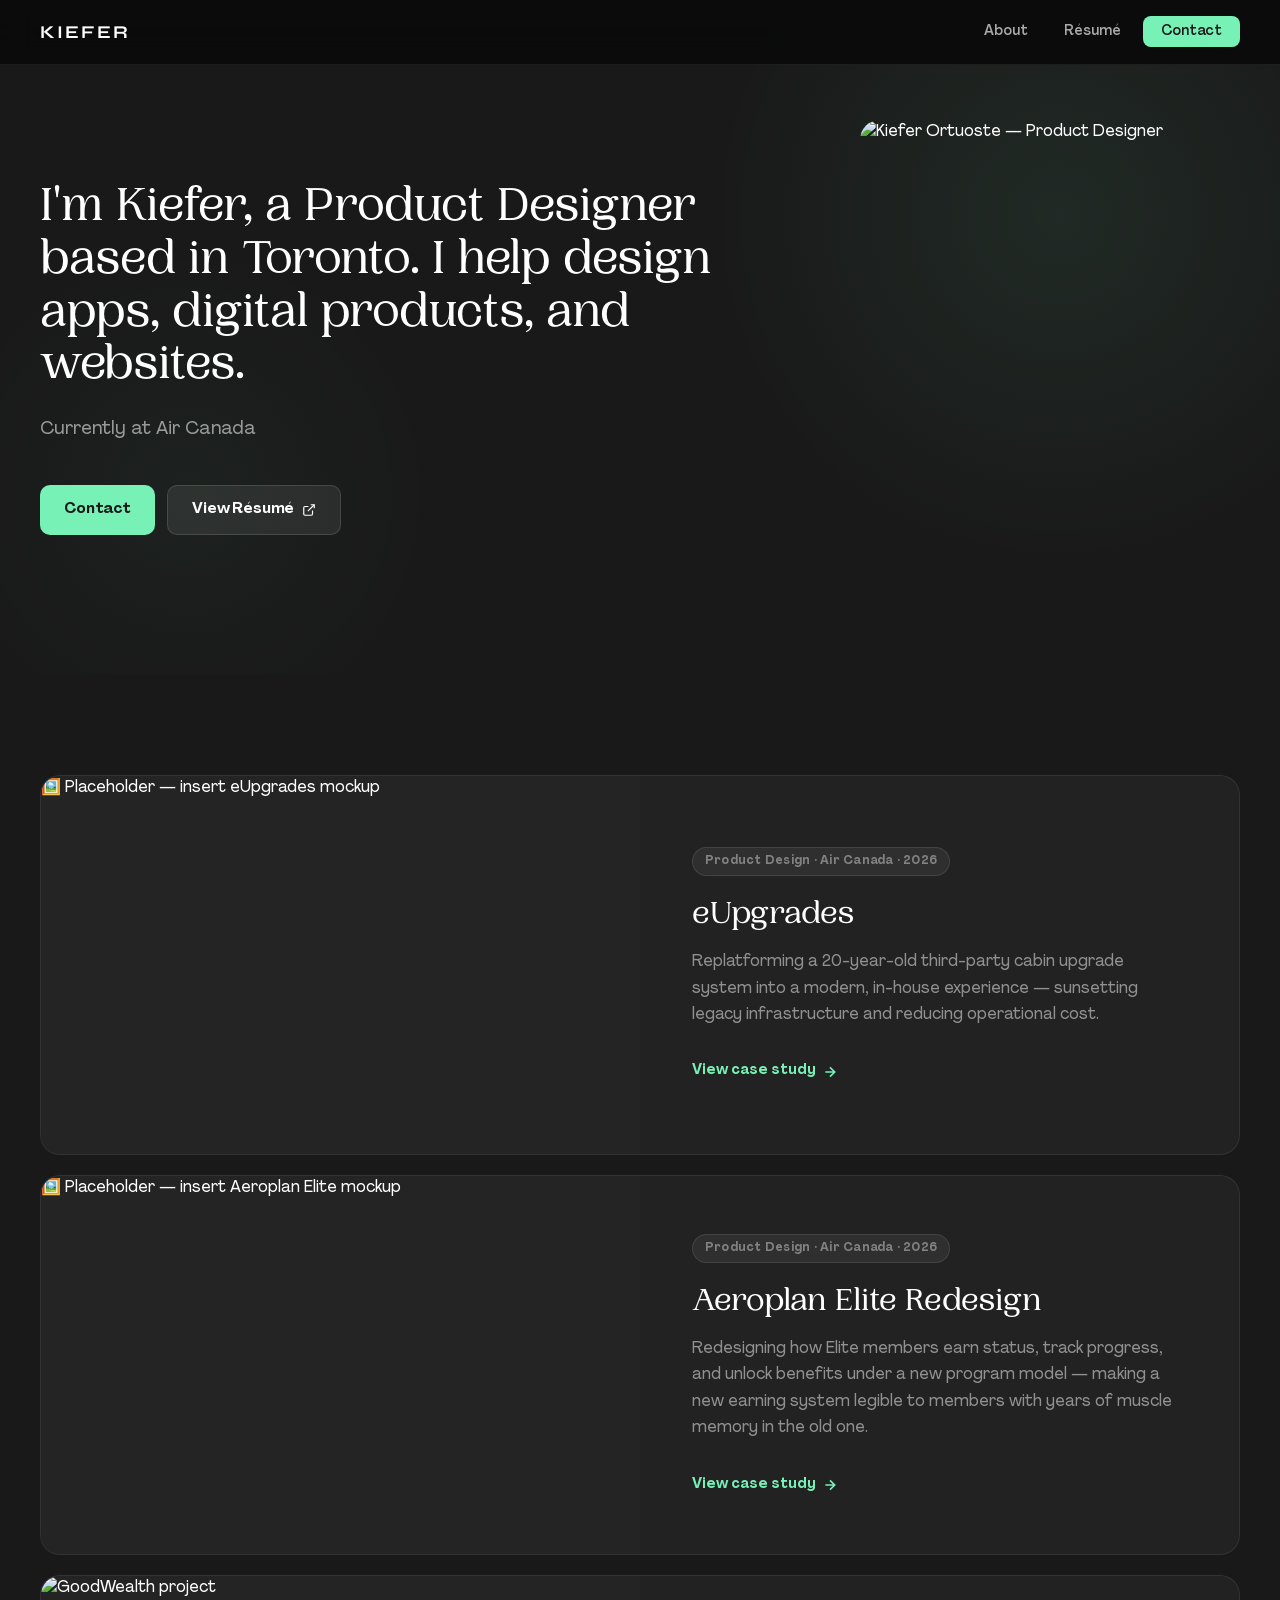
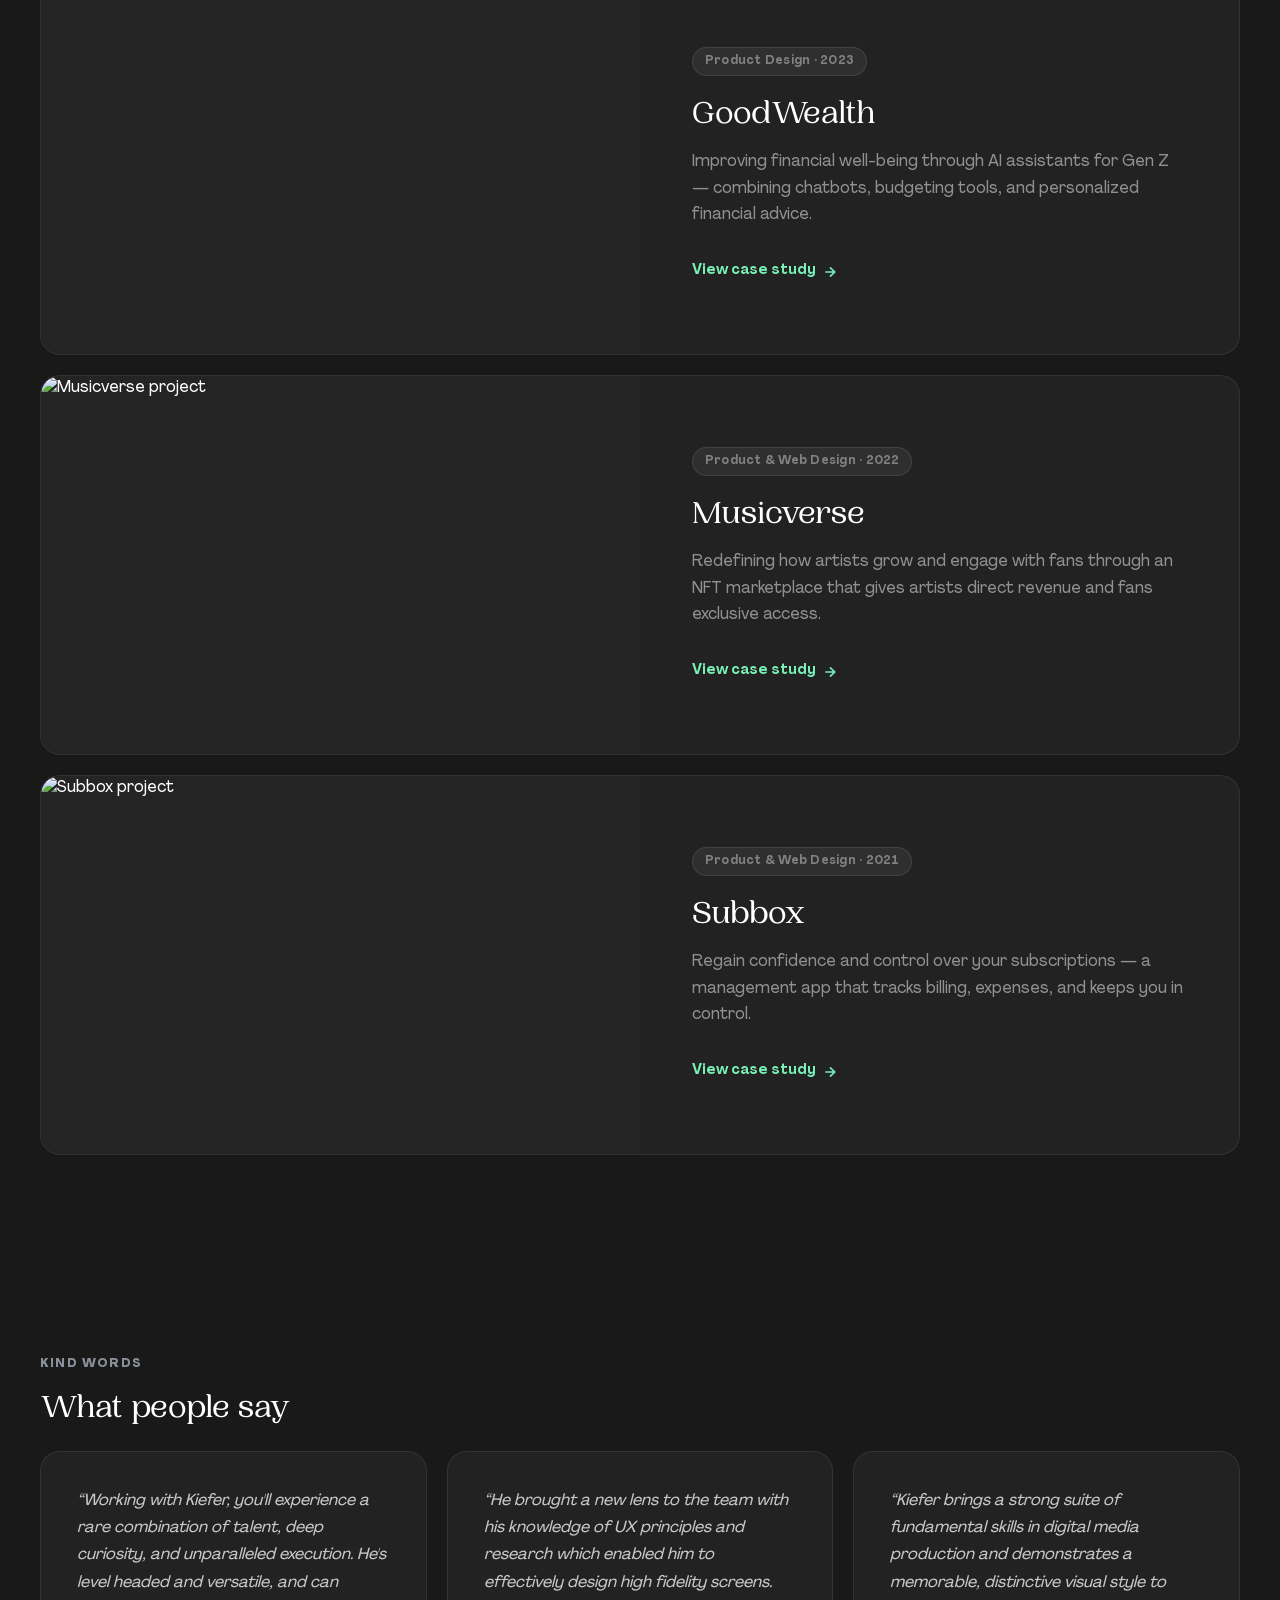
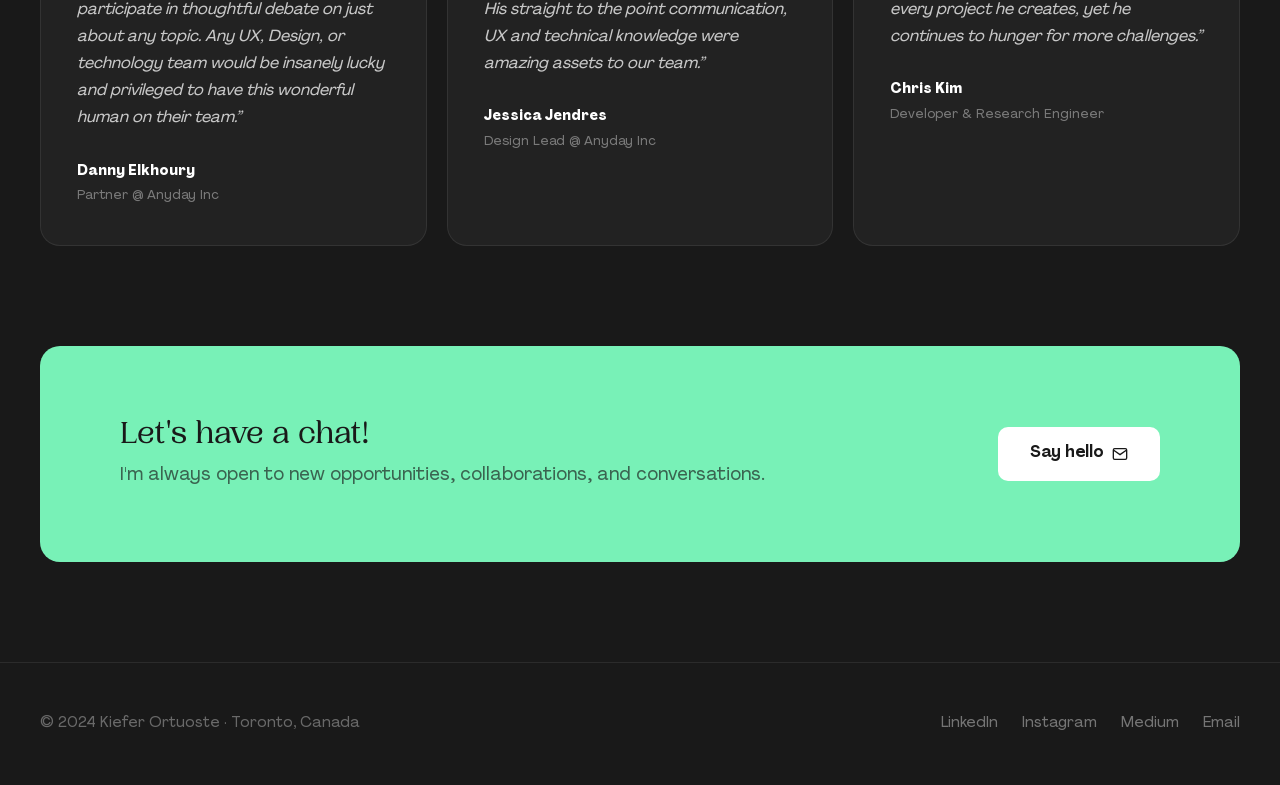
==== index.html @ f7b3f89c "Remove What I Do section; drop Featured Projects heading - Delete skills section entirely (card grid" ====
<!DOCTYPE html>
<html lang="en">
<head>
  <meta charset="UTF-8">
  <meta name="viewport" content="width=device-width, initial-scale=1.0">
  <title>Kiefer Ortuoste — Product Designer</title>
  <meta name="description" content="Hi, I'm Kiefer, a Product Designer & UX Researcher. I help design apps, digital products, and websites.">
  <meta property="og:image" content="https://cdn.prod.website-files.com/600dd981ce22ee2e8f990c9b/652e876e582082213dfc815d_OG%20Portfolio%20Image.jpg">
  <link rel="stylesheet" href="styles.css">
</head>
<body>

<nav>
  <div class="nav-inner">
    <a href="index.html" class="nav-logo">
      
      <span class="nav-logo-text">KIEFER</span>
    </a>
    <ul class="nav-links">
      <li><a href="about.html">About</a></li>
      <li><a href="assets/Kiefer_Ortuoste_Resume.pdf" target="_blank">Résumé</a></li>
      <li><a href="mailto:kv.ortuoste@gmail.com" class="nav-cta">Contact</a></li>
    </ul>
  </div>
</nav>

<nav class="bottom-nav">
  <a href="about.html">About</a>
  <a href="assets/Kiefer_Ortuoste_Resume.pdf" target="_blank">Résumé</a>
  <a href="mailto:kv.ortuoste@gmail.com">Contact</a>
</nav>

<!-- HERO -->
<section class="hero">
  <div class="hero-inner">
    <div class="hero-text">
      <h1>I'm Kiefer, a Product Designer based in Toronto. I help design apps, digital products, and websites.</h1>
      <p class="hero-sub">Currently at Air Canada</p>
      <div class="hero-actions">
        <a href="mailto:kv.ortuoste@gmail.com" class="btn btn-accent">
          Contact
        </a>
        <a href="assets/Kiefer_Ortuoste_Resume.pdf" target="_blank" class="btn btn-secondary">
          View Résumé
          <svg width="14" height="14" viewBox="0 0 24 24" fill="none" stroke="currentColor" stroke-width="2"><path d="M18 13v6a2 2 0 01-2 2H5a2 2 0 01-2-2V8a2 2 0 012-2h6"/><polyline points="15 3 21 3 21 9"/><line x1="10" y1="14" x2="21" y2="3"/></svg>
        </a>
      </div>
    </div>
    <div class="hero-photo">
      <div class="hero-photo-wrap">
        <img src="https://cdn.prod.website-files.com/600dd981ce22ee2e8f990c9b/65257748444069328eced93e_DSCF7757.webp" alt="Kiefer Ortuoste — Product Designer">
      </div>
    </div>
  </div>
</section>

<!-- PROJECTS -->
<section class="section projects-section">
  <div class="section-inner">
    <div class="projects-grid">

      <a href="projects/eupgrades.html" class="project-card">
        <div class="project-info">
          <span class="project-tag">Product Design · Air Canada · 2026</span>
          <h3>eUpgrades</h3>
          <p>Replatforming a 20-year-old third-party cabin upgrade system into a modern, in-house experience — sunsetting legacy infrastructure and reducing operational cost.</p>
          <span class="project-link">
            View case study
            <svg width="16" height="16" viewBox="0 0 24 24" fill="none" stroke="currentColor" stroke-width="2.5"><path d="M5 12h14M12 5l7 7-7 7"/></svg>
          </span>
        </div>
        <div class="project-image">
          <div class="img-placeholder" style="width:100%;height:100%;">
            <span class="img-placeholder-icon">🖼️</span>
            Placeholder — insert eUpgrades mockup
          </div>
        </div>
      </a>

      <a href="projects/aeroplan-elite.html" class="project-card">
        <div class="project-image">
          <div class="img-placeholder" style="width:100%;height:100%;">
            <span class="img-placeholder-icon">🖼️</span>
            Placeholder — insert Aeroplan Elite mockup
          </div>
        </div>
        <div class="project-info">
          <span class="project-tag">Product Design · Air Canada · 2026</span>
          <h3>Aeroplan Elite Redesign</h3>
          <p>Redesigning how Elite members earn status, track progress, and unlock benefits under a new program model — making a new earning system legible to members with years of muscle memory in the old one.</p>
          <span class="project-link">
            View case study
            <svg width="16" height="16" viewBox="0 0 24 24" fill="none" stroke="currentColor" stroke-width="2.5"><path d="M5 12h14M12 5l7 7-7 7"/></svg>
          </span>
        </div>
      </a>

      <a href="projects/goodwealth.html" class="project-card">
        <div class="project-info">
          <span class="project-tag">Product Design · 2023</span>
          <h3>GoodWealth</h3>
          <p>Improving financial well-being through AI assistants for Gen Z — combining chatbots, budgeting tools, and personalized financial advice.</p>
          <span class="project-link">
            View case study
            <svg width="16" height="16" viewBox="0 0 24 24" fill="none" stroke="currentColor" stroke-width="2.5"><path d="M5 12h14M12 5l7 7-7 7"/></svg>
          </span>
        </div>
        <div class="project-image">
          <img src="https://cdn.prod.website-files.com/600dd981ce22ee2e8f990c9b/651c76477360979b6915b875_GoodWealth%20Main%20Image.webp" alt="GoodWealth project">
        </div>
      </a>

      <a href="projects/musicverse.html" class="project-card">
        <div class="project-info">
          <span class="project-tag">Product & Web Design · 2022</span>
          <h3>Musicverse</h3>
          <p>Redefining how artists grow and engage with fans through an NFT marketplace that gives artists direct revenue and fans exclusive access.</p>
          <span class="project-link">
            View case study
            <svg width="16" height="16" viewBox="0 0 24 24" fill="none" stroke="currentColor" stroke-width="2.5"><path d="M5 12h14M12 5l7 7-7 7"/></svg>
          </span>
        </div>
        <div class="project-image">
          <img src="https://cdn.prod.website-files.com/600dd981ce22ee2e8f990c9b/6529a6340cb2a8e1a61e293d_Musicverse%20Main%20Image.webp" alt="Musicverse project">
        </div>
      </a>

      <a href="projects/subbox.html" class="project-card">
        <div class="project-info">
          <span class="project-tag">Product & Web Design · 2021</span>
          <h3>Subbox</h3>
          <p>Regain confidence and control over your subscriptions — a management app that tracks billing, expenses, and keeps you in control.</p>
          <span class="project-link">
            View case study
            <svg width="16" height="16" viewBox="0 0 24 24" fill="none" stroke="currentColor" stroke-width="2.5"><path d="M5 12h14M12 5l7 7-7 7"/></svg>
          </span>
        </div>
        <div class="project-image">
          <img src="https://cdn.prod.website-files.com/600dd981ce22ee2e8f990c9b/629d0f76ab109bce1780bac8_holding-phone-subbox.webp" alt="Subbox project">
        </div>
      </a>

    </div>
  </div>
</section>

<!-- TESTIMONIALS -->
<section class="section testimonials-section">
  <div class="section-inner">
    <div class="section-label" style="color:var(--mid)">Kind words</div>
    <h2 class="section-title">What people say</h2>
    <div class="testimonials-grid">

      <div class="testimonial-card">
        <p class="testimonial-quote">Working with Kiefer, you'll experience a rare combination of talent, deep curiosity, and unparalleled execution. He's level headed and versatile, and can participate in thoughtful debate on just about any topic. Any UX, Design, or technology team would be insanely lucky and privileged to have this wonderful human on their team.</p>
        <div class="testimonial-author">
          <strong>Danny Elkhoury</strong>
          <span>Partner @ Anyday Inc</span>
        </div>
      </div>

      <div class="testimonial-card">
        <p class="testimonial-quote">He brought a new lens to the team with his knowledge of UX principles and research which enabled him to effectively design high fidelity screens. His straight to the point communication, UX and technical knowledge were amazing assets to our team.</p>
        <div class="testimonial-author">
          <strong>Jessica Jendres</strong>
          <span>Design Lead @ Anyday Inc</span>
        </div>
      </div>

      <div class="testimonial-card">
        <p class="testimonial-quote">Kiefer brings a strong suite of fundamental skills in digital media production and demonstrates a memorable, distinctive visual style to every project he creates, yet he continues to hunger for more challenges.</p>
        <div class="testimonial-author">
          <strong>Chris Kim</strong>
          <span>Developer & Research Engineer</span>
        </div>
      </div>

    </div>
  </div>
</section>

<!-- CTA -->
<section class="cta-strip">
  <div class="cta-strip-inner">
    <div class="cta-strip-text">
      <h2>Let's have a chat!</h2>
      <p>I'm always open to new opportunities, collaborations, and conversations.</p>
    </div>
    <a href="mailto:kv.ortuoste@gmail.com" class="btn btn-primary" style="font-size:16px;padding:14px 32px;flex-shrink:0;">
      Say hello
      <svg width="16" height="16" viewBox="0 0 24 24" fill="none" stroke="currentColor" stroke-width="2"><path d="M4 4h16c1.1 0 2 .9 2 2v12c0 1.1-.9 2-2 2H4c-1.1 0-2-.9-2-2V6c0-1.1.9-2 2-2z"/><polyline points="22,6 12,13 2,6"/></svg>
    </a>
  </div>
</section>

<!-- FOOTER -->
<footer>
  <div class="footer-inner">
    <span class="footer-left">© 2024 Kiefer Ortuoste · Toronto, Canada</span>
    <ul class="footer-links">
      <li><a href="https://www.linkedin.com/in/kieferortuoste/" target="_blank">LinkedIn</a></li>
      <li><a href="https://www.instagram.com/ortuesdays/" target="_blank">Instagram</a></li>
      <li><a href="https://medium.com/@kieferrvestal" target="_blank">Medium</a></li>
      <li><a href="mailto:kv.ortuoste@gmail.com">Email</a></li>
    </ul>
  </div>
</footer>

</body>
</html>
---- styles.css ----
@font-face {
  font-family: 'PP Woodland';
  src: url('assets/fonts/PPWoodland-Regular.otf') format('opentype');
  font-weight: 400;
  font-style: normal;
  font-display: swap;
}

@font-face {
  font-family: 'Agrandir Variable';
  src: url('assets/fonts/Agrandir-Variable.ttf') format('truetype');
  font-weight: 100 900;
  font-style: normal;
  font-display: swap;
}

@font-face {
  font-family: 'Syne';
  src: url('assets/fonts/Syne-Variable.ttf') format('truetype');
  font-weight: 100 900;
  font-style: normal;
  font-display: swap;
}

/* Fallback: Inter while Agrandir file isn't present */
@import url('https://fonts.googleapis.com/css2?family=Inter:wght@300;400;500;600;700;800;900&display=swap');

*, *::before, *::after { box-sizing: border-box; margin: 0; padding: 0; }

:root {
  --black: #191919;
  --off-black: #191919;
  --dark: #222222;
  --mid: #8a9099;
  --light: #242424;
  --white: #ffffff;
  --accent: #78F1B7;
  --accent-light: rgba(120, 241, 183, 0.12);
  --border: rgba(255,255,255,0.1);
  --border-dark: rgba(255,255,255,0.08);
  --radius: 12px;
  --radius-lg: 20px;
  --font: 'Agrandir Variable', 'Inter', -apple-system, BlinkMacSystemFont, sans-serif;
  --font-heading: 'PP Woodland', 'Agrandir Variable', serif;
  --transition: 0.2s cubic-bezier(0.4, 0, 0.2, 1);

  /* ── Type Scale ── */
  --text-h1:       clamp(32px, 4.5vw, 48px);
  --text-h1-bold:  clamp(32px, 4.5vw, 48px);
  --text-h2:       clamp(22px, 3vw,   32px);
  --text-h3:       clamp(18px, 2.5vw, 24px);
  --text-h4:       clamp(16px, 2vw,   20px);
  --text-body:     18px;
  --text-body-sm:  16px;
  --text-caption:  15px;

  /* ── Font Weights ── */
  --weight-regular: 400;
  --weight-medium:  500;
  --weight-semibold: 600;
  --weight-bold:    700;
  --weight-black:   800;
}

html { scroll-behavior: smooth; }

body {
  font-family: var(--font);
  background: #191919;
  color: var(--white);
  line-height: 1.6;
  -webkit-font-smoothing: antialiased;
}

h1, h2, h3, h4, h5, h6 {
  font-family: var(--font-heading);
  font-weight: 400;
  line-height: 1;
}

/* ── NAV ── */
nav {
  position: fixed;
  top: 0;
  left: 0;
  right: 0;
  z-index: 100;
  background: rgba(10, 10, 10, 0.92);
  backdrop-filter: blur(16px);
  -webkit-backdrop-filter: blur(16px);
  border-bottom: 1px solid var(--border-dark);
}

.nav-inner {
  max-width: 1248px;
  margin: 0 auto;
  padding: 0 24px;
  height: 64px;
  display: flex;
  align-items: center;
  justify-content: space-between;
}

.nav-logo {
  display: flex;
  align-items: center;
  text-decoration: none;
}

.nav-logo-text {
  font-family: 'Syne', sans-serif;
  font-size: 18px;
  font-weight: 700;
  color: var(--white);
  letter-spacing: 0.12em;
  text-transform: uppercase;
}

.nav-links {
  display: flex;
  align-items: center;
  gap: 8px;
  list-style: none;
}

.nav-links a {
  font-size: 14px;
  font-weight: 500;
  color: rgba(255,255,255,0.65);
  text-decoration: none;
  padding: 6px 14px;
  border-radius: 8px;
  transition: color var(--transition), background var(--transition);
}

.nav-links a:hover,
.nav-links a.active {
  color: var(--white);
  background: rgba(255,255,255,0.08);
}

.nav-cta {
  font-size: 14px;
  font-weight: 600;
  color: var(--black) !important;
  background: var(--accent) !important;
  padding: 8px 18px !important;
  border-radius: 8px !important;
  transition: background var(--transition) !important;
}

.nav-cta:hover { background: #5de0a3 !important; }

/* ── HERO ── */
.hero {
  background: var(--off-black);
  display: flex;
  align-items: center;
  padding: 120px 32px 80px;
  position: relative;
  overflow: hidden;
}

.hero::before {
  content: '';
  position: absolute;
  top: -20%;
  right: -10%;
  width: 700px;
  height: 700px;
  background: radial-gradient(circle, rgba(120,241,183,0.08) 0%, transparent 70%);
  pointer-events: none;
}

.hero::after {
  content: '';
  position: absolute;
  bottom: -10%;
  left: -5%;
  width: 500px;
  height: 500px;
  background: radial-gradient(circle, rgba(120,241,183,0.04) 0%, transparent 70%);
  pointer-events: none;
}

.hero-inner {
  max-width: 1200px;
  margin: 0 auto;
  width: 100%;
  display: grid;
  grid-template-columns: 1fr 380px;
  gap: 80px;
  align-items: center;
  position: relative;
  z-index: 1;
}

.hero-eyebrow {
  display: inline-flex;
  align-items: center;
  gap: 8px;
  font-size: 13px;
  font-weight: 600;
  color: var(--accent);
  background: rgba(120,241,183,0.1);
  border: 1px solid rgba(120,241,183,0.25);
  padding: 6px 14px;
  border-radius: 100px;
  margin-bottom: 28px;
  letter-spacing: 0.02em;
  text-transform: uppercase;
}

.hero-eyebrow span { width: 6px; height: 6px; background: var(--accent); border-radius: 50%; display: inline-block; }

.hero h1 {
  font-size: var(--text-h1);
  color: var(--white);
  line-height: 1.1;
  margin-bottom: 24px;
}

.hero h1 em {
  font-style: normal;
  color: var(--accent);
}

.hero-sub {
  font-size: var(--text-body);
  color: rgba(255,255,255,0.55);
  max-width: 520px;
  margin-bottom: 40px;
  line-height: 1.65;
  font-weight: var(--weight-regular);
}

.hero-actions {
  display: flex;
  gap: 12px;
  flex-wrap: wrap;
}

.btn {
  display: inline-flex;
  align-items: center;
  gap: 8px;
  font-family: var(--font);
  font-size: 15px;
  font-weight: 600;
  padding: 12px 24px;
  border-radius: 10px;
  text-decoration: none;
  cursor: pointer;
  border: none;
  transition: all var(--transition);
  letter-spacing: -0.01em;
}

.btn-primary {
  background: var(--white);
  color: var(--black);
}

.btn-primary:hover { background: rgba(255,255,255,0.88); transform: translateY(-1px); }

.btn-accent {
  background: var(--accent);
  color: var(--black);
}

.btn-accent:hover { background: #5de0a3; transform: translateY(-1px); }

.btn-secondary {
  background: rgba(255,255,255,0.08);
  color: var(--white);
  border: 1px solid rgba(255,255,255,0.12);
}

.btn-secondary:hover { background: rgba(255,255,255,0.12); }

.hero-photo {
  position: relative;
}

.hero-photo-wrap {
  width: 100%;
  aspect-ratio: 4/5;
  border-radius: var(--radius-lg);
  overflow: hidden;
  position: relative;
}

.hero-photo-wrap img {
  width: 100%;
  height: 100%;
  object-fit: cover;
  object-position: top;
  display: block;
}

.hero-photo-badge {
  position: absolute;
  bottom: 24px;
  left: -20px;
  background: var(--white);
  border-radius: 12px;
  padding: 14px 18px;
  box-shadow: 0 20px 60px rgba(0,0,0,0.3);
  display: flex;
  align-items: center;
  gap: 12px;
}

.hero-photo-badge-icon {
  width: 36px;
  height: 36px;
  background: #1a56db;
  border-radius: 8px;
  display: flex;
  align-items: center;
  justify-content: center;
  font-size: 18px;
}

.hero-photo-badge-text { line-height: 1.3; }
.hero-photo-badge-text strong { font-size: 13px; font-weight: 700; color: #191919; display: block; }
.hero-photo-badge-text span { font-size: 12px; color: #6b7280; }

/* ── SKILLS ── */
.section { padding: 100px 32px; }

.section-inner { max-width: 1200px; margin: 0 auto; }

.section-label {
  font-size: 12px;
  font-weight: 700;
  color: var(--accent);
  letter-spacing: 0.1em;
  text-transform: uppercase;
  margin-bottom: 16px;
}

.section-title {
  font-size: var(--text-h2);
  color: var(--white);
  line-height: 1.15;
  margin-bottom: 24px;
  max-width: 560px;
}


/* ── PROJECTS ── */
.projects-section { background: #191919; }

.projects-grid {
  display: flex;
  flex-direction: column;
  gap: 20px;
}

.project-card {
  background: #222222;
  border-radius: var(--radius-lg);
  overflow: hidden;
  display: grid;
  grid-template-columns: 1fr 1fr;
  min-height: 380px;
  text-decoration: none;
  color: inherit;
  border: 1px solid rgba(255,255,255,0.07);
  transition: transform var(--transition), box-shadow var(--transition);
}

.project-card:hover {
  transform: translateY(-3px);
  box-shadow: 0 24px 64px rgba(0,0,0,0.1);
}

.project-card.reverse { direction: rtl; }
.project-card.reverse > * { direction: ltr; }

.project-info {
  padding: 56px 52px;
  display: flex;
  flex-direction: column;
  justify-content: center;
}

.project-tag {
  display: inline-flex;
  align-items: center;
  font-size: 12px;
  font-weight: 600;
  color: rgba(255,255,255,0.4);
  background: rgba(255,255,255,0.06);
  border: 1px solid rgba(255,255,255,0.1);
  padding: 4px 12px;
  border-radius: 100px;
  margin-bottom: 20px;
  letter-spacing: 0.02em;
  width: fit-content;
}

.project-info h3 {
  font-size: var(--text-h2);
  color: var(--white);
  line-height: 1.15;
  margin-bottom: 16px;
}

.project-info p {
  font-size: var(--text-body-sm);
  color: rgba(255,255,255,0.5);
  line-height: 1.65;
  margin-bottom: 32px;
}

.project-link {
  display: inline-flex;
  align-items: center;
  gap: 6px;
  font-size: 14px;
  font-weight: 600;
  color: var(--accent);
  text-decoration: none;
}

.project-image { background: #2a2a2a; order: -1; }

.project-link svg { transition: transform var(--transition); }
.project-card:hover .project-link svg { transform: translateX(4px); }

.project-image {
  overflow: hidden;
  background: var(--light);
}

.project-image img {
  width: 100%;
  height: 100%;
  object-fit: cover;
  display: block;
  transition: transform 0.4s cubic-bezier(0.4, 0, 0.2, 1);
}

.project-card:hover .project-image img { transform: scale(1.04); }

/* ── TESTIMONIALS ── */
.testimonials-section { background: var(--off-black); }

.testimonials-section .section-title { color: var(--white); }

.testimonials-grid {
  display: grid;
  grid-template-columns: repeat(3, 1fr);
  gap: 20px;
}

.testimonial-card {
  background: rgba(255,255,255,0.04);
  border: 1px solid rgba(255,255,255,0.08);
  border-radius: var(--radius-lg);
  padding: 36px;
  transition: background var(--transition);
}

.testimonial-card:hover { background: rgba(255,255,255,0.07); }

.testimonial-quote {
  font-size: var(--text-body-sm);
  color: rgba(255,255,255,0.75);
  line-height: 1.7;
  margin-bottom: 28px;
  font-style: italic;
}

.testimonial-quote::before { content: '\201C'; }
.testimonial-quote::after { content: '\201D'; }

.testimonial-author strong {
  font-size: 14px;
  font-weight: 700;
  color: var(--white);
  display: block;
}

.testimonial-author span {
  font-size: 13px;
  color: rgba(255,255,255,0.4);
}

/* ── CTA STRIP ── */
.cta-strip {
  background: var(--off-black);
  padding: 0 32px 100px;
}

.cta-strip-inner {
  max-width: 1200px;
  margin: 0 auto;
  background: var(--accent);
  border-radius: var(--radius-lg);
  padding: 72px 80px;
  display: flex;
  align-items: center;
  justify-content: space-between;
  gap: 40px;
}

.cta-strip-text h2 {
  font-size: var(--text-h2);
  color: #191919;
  margin-bottom: 12px;
}

.cta-strip-text p {
  font-size: var(--text-body);
  color: rgba(25,25,25,0.65);
}

/* ── FOOTER ── */
footer {
  background: var(--off-black);
  border-top: 1px solid var(--border-dark);
  padding: 48px 32px;
}

.footer-inner {
  max-width: 1200px;
  margin: 0 auto;
  display: flex;
  align-items: center;
  justify-content: space-between;
}

.footer-left { font-size: var(--text-caption); color: rgba(255,255,255,0.35); }

.footer-links {
  display: flex;
  gap: 24px;
  list-style: none;
}

.footer-links a {
  font-size: var(--text-caption);
  color: rgba(255,255,255,0.4);
  text-decoration: none;
  transition: color var(--transition);
}

.footer-links a:hover { color: var(--white); }

/* ── ABOUT PAGE ── */
.about-hero {
  background: var(--off-black);
  padding: 140px 32px 80px;
  min-height: auto;
}

.about-hero-inner {
  max-width: 1200px;
  margin: 0 auto;
  display: grid;
  grid-template-columns: 1fr 440px;
  gap: 80px;
  align-items: start;
}

.about-hero h1 {
  font-size: var(--text-h1);
  color: var(--white);
  line-height: 1.1;
  margin-bottom: 16px;
}

.about-headline {
  font-size: 15px;
  color: rgba(255,255,255,0.45);
  margin-bottom: 32px;
  font-weight: 500;
  letter-spacing: 0.02em;
}

.about-bio {
  font-size: var(--text-body);
  color: rgba(255,255,255,0.65);
  line-height: 1.75;
  margin-bottom: 36px;
}

.about-photo {
  border-radius: var(--radius-lg);
  overflow: hidden;
  aspect-ratio: 3/4;
}

.about-photo img {
  width: 100%;
  height: 100%;
  object-fit: cover;
}

.about-content { padding: 80px 32px; }

.about-content .section-inner { display: grid; grid-template-columns: 1fr 1fr; gap: 80px; }

.awards-list { list-style: none; }

.recognitions-row {
  display: flex;
  flex-direction: row;
  gap: 16px;
  flex-wrap: wrap;
}

.recognition-card {
  display: flex;
  flex-direction: column;
  gap: 4px;
  padding: 20px 24px;
  background: var(--card);
  border: 1px solid var(--border);
  border-radius: 12px;
  width: 300px;
}

.recognition-card strong {
  font-size: var(--text-body-sm);
  font-weight: var(--weight-semibold);
  color: var(--white);
}

.recognition-card span {
  font-size: var(--text-caption);
  color: var(--mid);
}

.awards-list li {
  padding: 20px 0;
  border-bottom: 1px solid rgba(255,255,255,0.08);
  display: flex;
  align-items: flex-start;
  gap: 16px;
}

.awards-list li:first-child { border-top: 1px solid rgba(255,255,255,0.08); }

.award-icon {
  width: 32px;
  height: 32px;
  background: rgba(120,241,183,0.12);
  border-radius: 8px;
  display: flex;
  align-items: center;
  justify-content: center;
  flex-shrink: 0;
  margin-top: 2px;
}

.award-icon svg { color: var(--accent); }

.award-text strong { font-size: var(--text-body-sm); font-weight: var(--weight-semibold); color: var(--white); display: block; margin-bottom: 3px; }
.award-text span { font-size: var(--text-caption); color: var(--mid); }

.values-grid { display: grid; grid-template-columns: 1fr 1fr; gap: 16px; }

.value-card {
  background: #222222;
  border-radius: var(--radius);
  padding: 28px 24px;
  border: 1px solid rgba(255,255,255,0.06);
}

.value-card h4 { font-size: var(--text-h4); font-weight: var(--weight-bold); color: var(--white); margin-bottom: 8px; }
.value-card p { font-size: var(--text-body-sm); color: var(--mid); line-height: 1.6; }

/* ── PHOTO GALLERY ── */
.gallery-section { background: #191919; padding: 80px 32px; }

.photo-grid {
  display: grid;
  grid-template-columns: repeat(4, 1fr);
  grid-template-rows: auto auto;
  gap: 12px;
  max-width: 1200px;
  margin: 0 auto;
}

.photo-item {
  border-radius: var(--radius);
  overflow: hidden;
  aspect-ratio: 1;
  position: relative;
}


.photo-item img {
  width: 100%;
  height: 100%;
  object-fit: cover;
  display: block;
  transition: transform 0.4s ease;
}

.photo-item:hover img { transform: scale(1.05); }

/* ── PROJECT DETAIL ── */
.project-hero {
  background: var(--off-black);
  padding: 140px 32px 80px;
}

.project-hero-inner {
  max-width: 1200px;
  margin: 0 auto;
}

.project-hero .project-tag { margin-bottom: 24px; background: rgba(255,255,255,0.08); border-color: rgba(255,255,255,0.12); color: rgba(255,255,255,0.55); }

.project-hero h1 {
  font-size: var(--text-h1);
  color: var(--white);
  line-height: 1.1;
  margin-bottom: 20px;
  max-width: 780px;
}

.project-hero-sub {
  font-size: var(--text-body);
  color: rgba(255,255,255,0.55);
  max-width: 620px;
  line-height: 1.65;
}

.project-hero-image {
  max-width: 1200px;
  margin: 0 auto;
  padding: 0 32px;
}

.project-hero-image img {
  width: 100%;
  border-radius: var(--radius-lg);
  display: block;
  margin-top: -40px;
  box-shadow: 0 40px 120px rgba(0,0,0,0.2);
}

.project-body {
  max-width: 1200px;
  margin: 0 auto;
  padding: 80px 32px;
  display: grid;
  grid-template-columns: 220px 1fr;
  gap: 80px;
}

.project-toc { position: sticky; top: 88px; align-self: start; }

.project-toc h4 {
  font-size: 11px;
  font-weight: 700;
  color: var(--mid);
  letter-spacing: 0.1em;
  text-transform: uppercase;
  margin-bottom: 16px;
}

.project-toc ul { list-style: none; }

.project-toc a {
  font-size: 13px;
  color: rgba(255,255,255,0.35);
  text-decoration: none;
  display: block;
  padding: 6px 0;
  border-left: 2px solid rgba(255,255,255,0.1);
  padding-left: 14px;
  transition: color var(--transition), border-color var(--transition);
}

.project-toc a:hover { color: var(--white); border-color: var(--accent); }

.project-content h2 {
  font-size: var(--text-h2);
  color: var(--white);
  margin: 60px 0 20px;
  padding-top: 40px;
  border-top: 1px solid rgba(255,255,255,0.08);
}

.project-content h2:first-child { margin-top: 0; padding-top: 0; border-top: none; }

.project-content h3 {
  font-size: var(--text-h3);
  font-weight: var(--weight-bold);
  color: var(--white);
  letter-spacing: -0.02em;
  margin: 40px 0 14px;
}

.project-content p {
  font-size: var(--text-body-sm);
  color: rgba(255,255,255,0.65);
  line-height: 1.8;
  margin-bottom: 20px;
}

.project-content ul {
  margin: 0 0 24px 20px;
  color: rgba(255,255,255,0.65);
  font-size: var(--text-body-sm);
  line-height: 1.8;
}

.project-content li { margin-bottom: 8px; }

.project-content blockquote {
  background: var(--accent-light);
  border-left: 4px solid var(--accent);
  border-radius: 0 var(--radius) var(--radius) 0;
  padding: 20px 24px;
  margin: 28px 0;
  font-size: var(--text-body-sm);
  color: var(--accent);
  font-weight: var(--weight-medium);
  line-height: 1.7;
}

.overview-table {
  width: 100%;
  border-collapse: collapse;
  margin: 28px 0 40px;
  font-size: var(--text-body-sm);
}

.overview-table tr {
  border-bottom: 1px solid var(--border);
}

.overview-table tr:first-child {
  border-top: 1px solid var(--border);
}

.overview-table th {
  text-align: left;
  font-weight: var(--weight-semibold);
  color: var(--mid);
  padding: 16px 24px 16px 0;
  white-space: nowrap;
  width: 120px;
  vertical-align: top;
}

.overview-table td {
  color: var(--white);
  padding: 16px 0;
  line-height: 1.6;
}

.project-img {
  width: 100%;
  border-radius: var(--radius);
  display: block;
  margin: 28px 0 10px;
  border: 1px solid rgba(255,255,255,0.08);
}

.project-img-caption {
  font-size: 13px;
  color: var(--mid);
  text-align: center;
  margin-bottom: 28px;
}

.stats-row {
  display: grid;
  grid-template-columns: repeat(3, 1fr);
  gap: 16px;
  margin: 28px 0;
}

.stat-card {
  background: #222222;
  border-radius: var(--radius);
  padding: 24px 20px;
  text-align: center;
  border: 1px solid rgba(255,255,255,0.06);
}

.stat-card .stat-num {
  font-size: var(--text-h2);
  font-weight: var(--weight-black);
  color: var(--white);
  letter-spacing: -0.03em;
  display: block;
}

.stat-card .stat-label { font-size: var(--text-caption); color: var(--mid); margin-top: 4px; }

.requirement-list { list-style: none !important; margin-left: 0 !important; }
.requirement-list li {
  display: flex;
  align-items: flex-start;
  gap: 12px;
  padding: 14px 0;
  border-bottom: 1px solid var(--border);
  font-size: 15px !important;
}

.requirement-list li::before {
  content: '';
  width: 18px;
  height: 18px;
  background: var(--accent);
  border-radius: 50%;
  flex-shrink: 0;
  margin-top: 3px;
  background-image: url("data:image/svg+xml,%3Csvg viewBox='0 0 12 12' fill='none' xmlns='http://www.w3.org/2000/svg'%3E%3Cpath d='M2 6l3 3 5-5' stroke='white' stroke-width='1.5' stroke-linecap='round' stroke-linejoin='round'/%3E%3C/svg%3E");
  background-size: 12px;
  background-position: center;
  background-repeat: no-repeat;
}

/* ── BOTTOM NAV ── */
.bottom-nav {
  display: none;
}

@media (max-width: 768px) {
  .bottom-nav {
    display: flex;
    align-items: center;
    justify-content: space-around;
    position: fixed;
    top: auto;
    bottom: 16px;
    left: 16px;
    right: 16px;
    z-index: 200;
    background: rgba(34, 34, 34, 0.92);
    backdrop-filter: blur(20px);
    -webkit-backdrop-filter: blur(20px);
    border: 1px solid rgba(255,255,255,0.1);
    border-radius: 100px;
    padding: 14px 24px;
  }

  .bottom-nav a {
    font-family: var(--font);
    font-size: 14px;
    font-weight: 600;
    color: rgba(255,255,255,0.65);
    text-decoration: none;
    transition: color var(--transition);
    letter-spacing: 0.01em;
  }

  .bottom-nav a:hover { color: var(--white); }

  /* Hide top nav links on mobile — bottom nav handles navigation */
  .nav-links { display: none; }

  /* Add padding to body so content clears the bottom nav */
  body { padding-bottom: 96px; }

  .recognition-card { width: 100%; }
}

/* ── RESPONSIVE ── */
@media (max-width: 900px) {
  .hero-inner { grid-template-columns: 1fr; gap: 48px; }
  .hero-photo { order: -1; max-width: 300px; margin: 0 auto; }
  .project-card { grid-template-columns: 1fr; min-height: auto; }
  .project-card.reverse { direction: ltr; }
  .project-image { aspect-ratio: 16/9; }
  .testimonials-grid { grid-template-columns: 1fr; }
  .about-hero-inner { grid-template-columns: 1fr; }
  .about-content .section-inner { grid-template-columns: 1fr; }
  .project-body { grid-template-columns: 1fr; }
  .project-toc { display: none; }
  .cta-strip-inner { flex-direction: column; text-align: center; padding: 48px 32px; }
  .photo-grid { grid-template-columns: repeat(2, 1fr); }
}

@media (max-width: 600px) {
  .nav-inner { padding: 0 20px; }
  .section { padding: 64px 20px; }
  .hero { padding: 100px 20px 64px; }
  .project-info { padding: 36px 28px; }
  .stats-row { grid-template-columns: 1fr; }
  .values-grid { grid-template-columns: 1fr; }
  .footer-inner { flex-direction: column; gap: 20px; text-align: center; }
  .photo-grid { grid-template-columns: 1fr 1fr; }
}

/* ── TYPOGRAPHY UTILITIES ── */
.h1 { font-size: var(--text-h1); font-weight: var(--weight-black); letter-spacing: -0.03em; line-height: 1.1; }
.h1-bold { font-size: var(--text-h1); font-weight: var(--weight-black); letter-spacing: -0.03em; line-height: 1.1; }
.h2 { font-size: var(--text-h2); font-weight: var(--weight-regular); letter-spacing: -0.02em; line-height: 1.2; }
.h2-bold { font-size: var(--text-h2); font-weight: var(--weight-black); letter-spacing: -0.025em; line-height: 1.15; }
.h3 { font-size: var(--text-h3); font-weight: var(--weight-regular); letter-spacing: -0.015em; line-height: 1.3; }
.h3-bold { font-size: var(--text-h3); font-weight: var(--weight-bold); letter-spacing: -0.02em; line-height: 1.25; }
.h4 { font-size: var(--text-h4); font-weight: var(--weight-regular); line-height: 1.4; }
.h4-bold { font-size: var(--text-h4); font-weight: var(--weight-bold); line-height: 1.35; }
.body { font-size: var(--text-body); font-weight: var(--weight-regular); line-height: 1.7; }
.body-bold { font-size: var(--text-body); font-weight: var(--weight-bold); line-height: 1.7; }
.body-sm { font-size: var(--text-body-sm); font-weight: var(--weight-regular); line-height: 1.65; }
.body-sm-bold { font-size: var(--text-body-sm); font-weight: var(--weight-bold); line-height: 1.65; }
.caption { font-size: var(--text-caption); font-weight: var(--weight-regular); line-height: 1.5; }
.caption-bold { font-size: var(--text-caption); font-weight: var(--weight-bold); line-height: 1.5; }
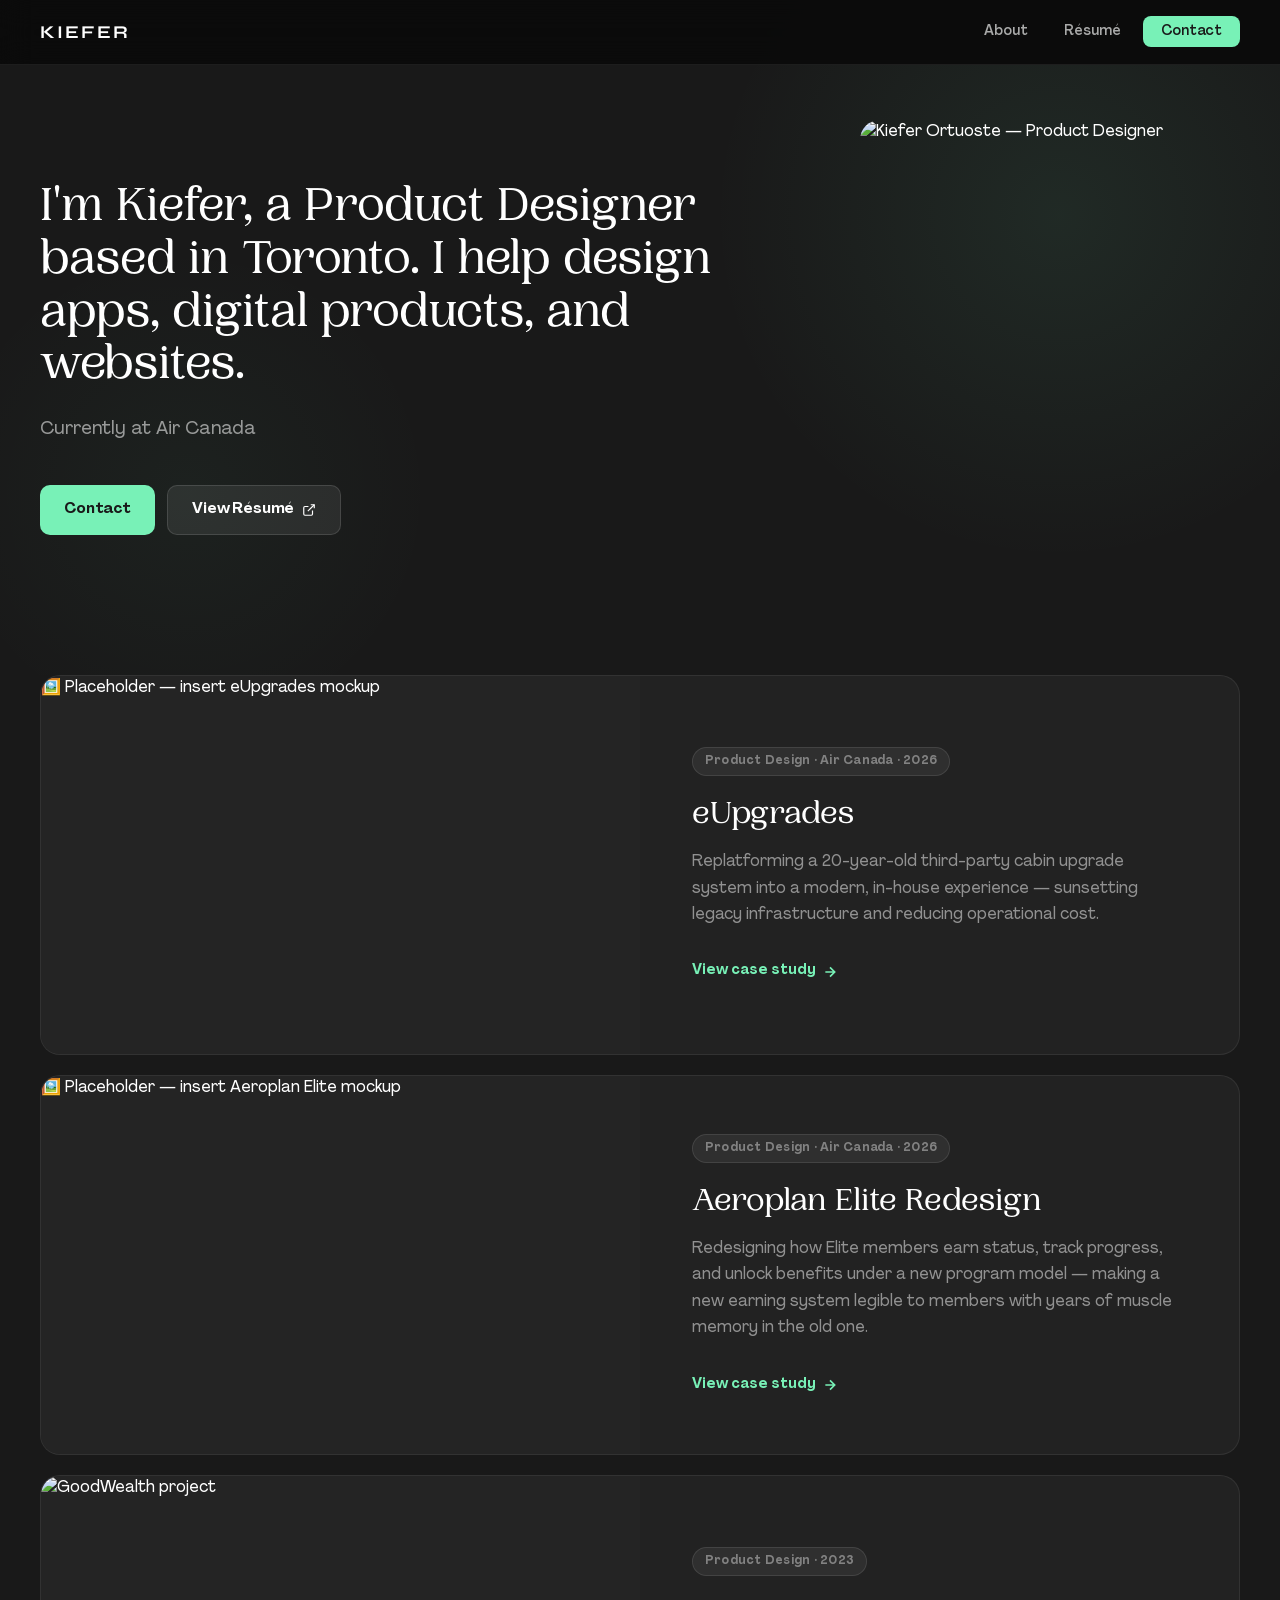
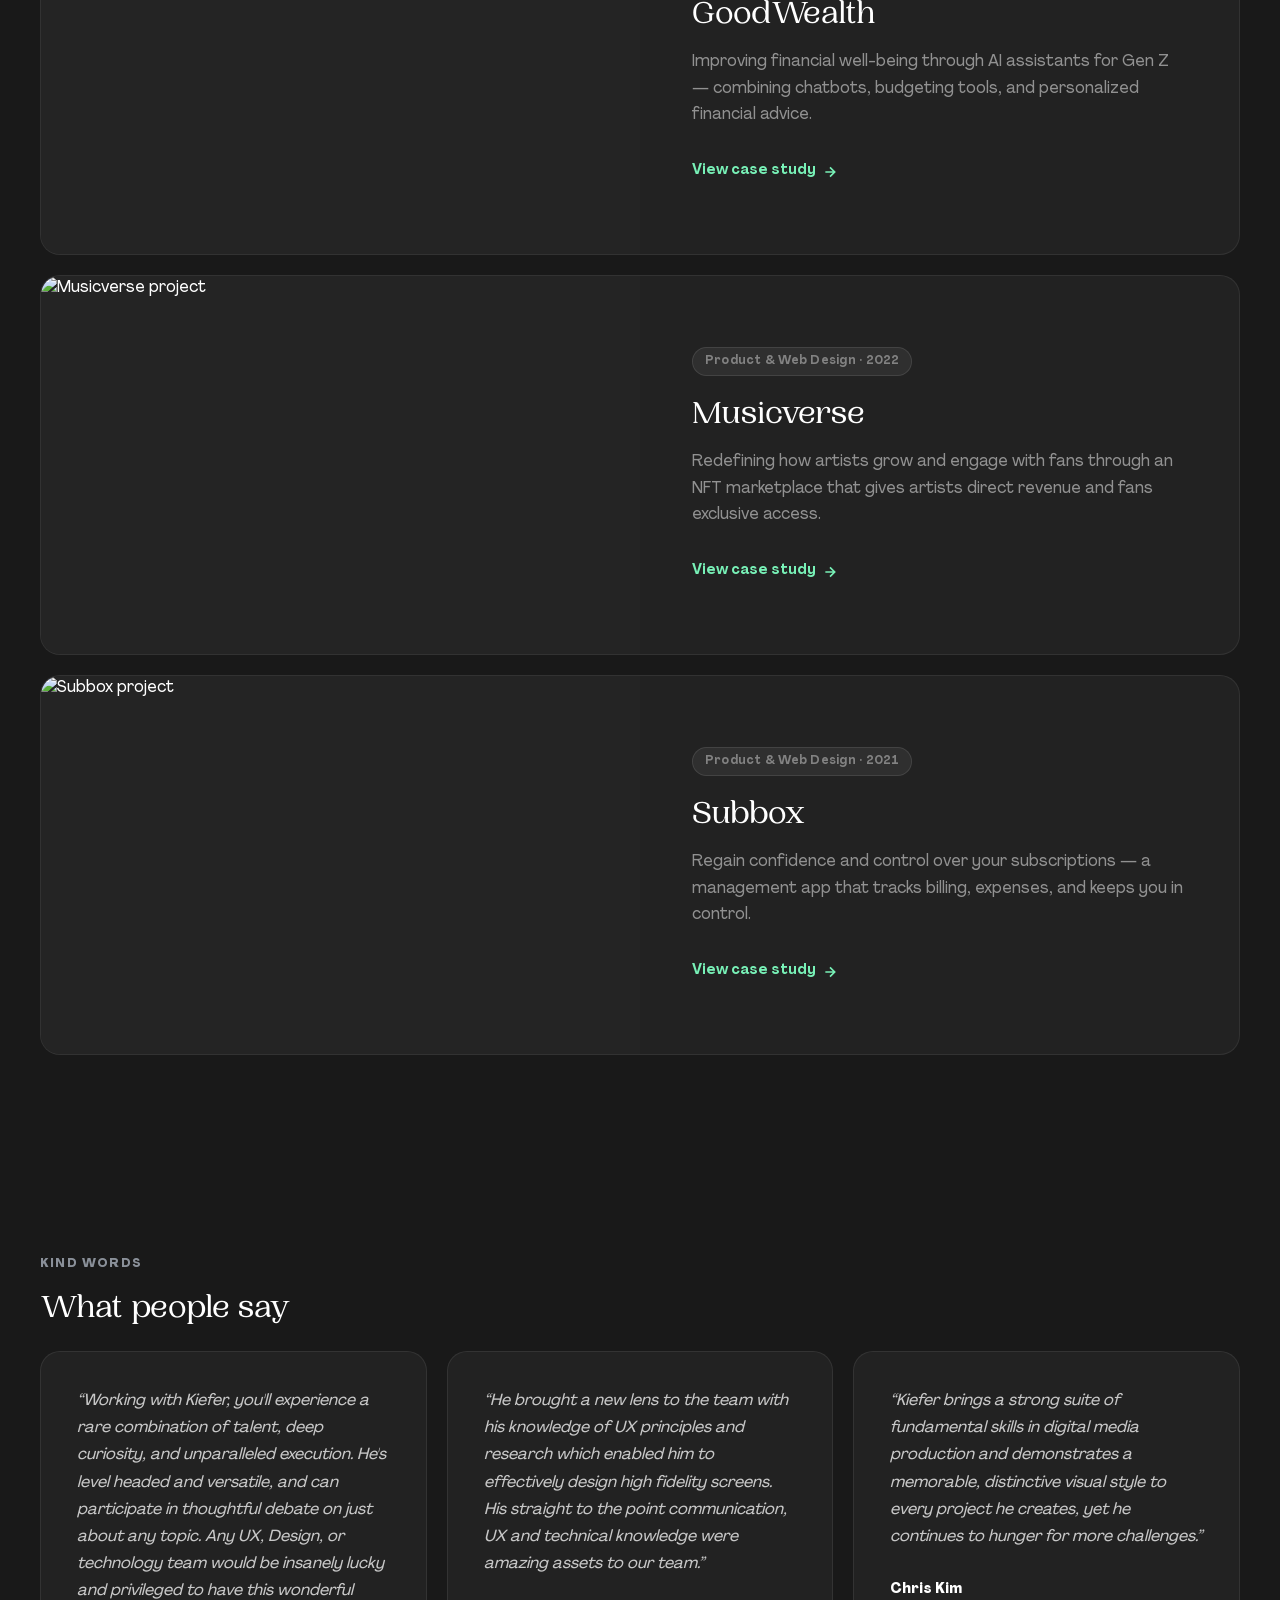
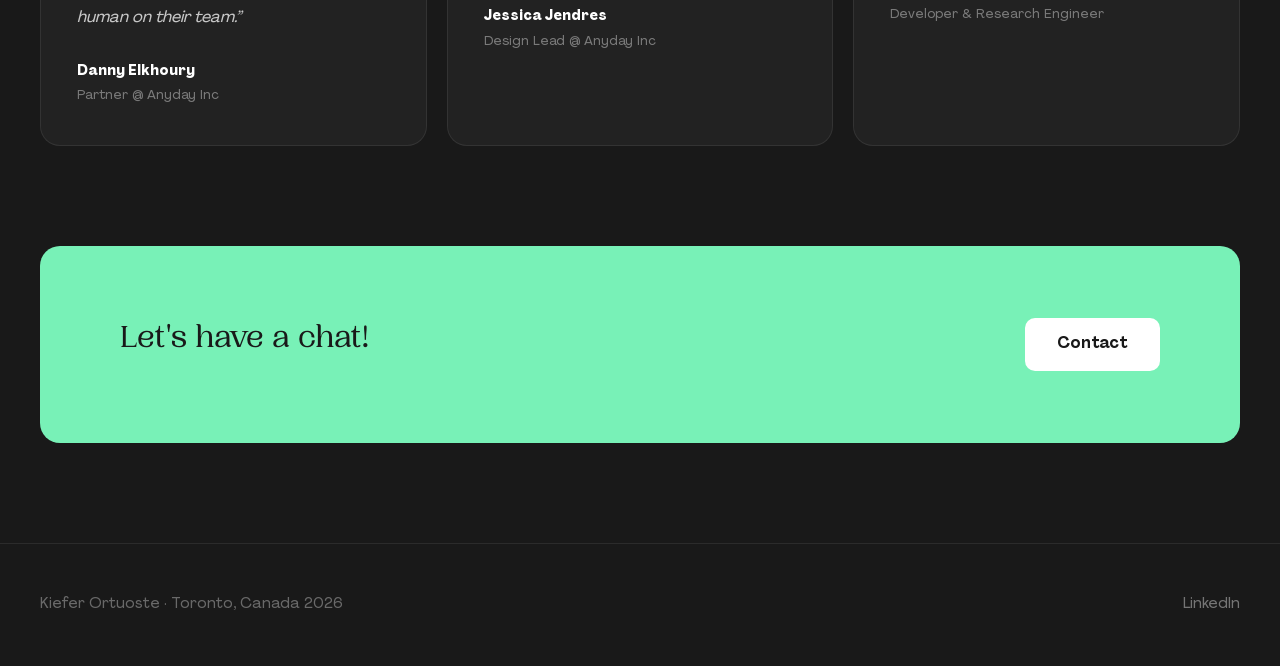
==== commit f3c1ca9b: "Simplify CTA strip and footer across all pages - CTA strip: button label 'Say hello' → 'Contact', re" ====
--- a/index.html
+++ b/index.html
@@ -184,11 +184,9 @@
   <div class="cta-strip-inner">
     <div class="cta-strip-text">
       <h2>Let's have a chat!</h2>
-      <p>I'm always open to new opportunities, collaborations, and conversations.</p>
     </div>
     <a href="mailto:kv.ortuoste@gmail.com" class="btn btn-primary" style="font-size:16px;padding:14px 32px;flex-shrink:0;">
-      Say hello
-      <svg width="16" height="16" viewBox="0 0 24 24" fill="none" stroke="currentColor" stroke-width="2"><path d="M4 4h16c1.1 0 2 .9 2 2v12c0 1.1-.9 2-2 2H4c-1.1 0-2-.9-2-2V6c0-1.1.9-2 2-2z"/><polyline points="22,6 12,13 2,6"/></svg>
+      Contact
     </a>
   </div>
 </section>
@@ -196,12 +194,9 @@
 <!-- FOOTER -->
 <footer>
   <div class="footer-inner">
-    <span class="footer-left">© 2024 Kiefer Ortuoste · Toronto, Canada</span>
+    <span class="footer-left">Kiefer Ortuoste · Toronto, Canada 2026</span>
     <ul class="footer-links">
       <li><a href="https://www.linkedin.com/in/kieferortuoste/" target="_blank">LinkedIn</a></li>
-      <li><a href="https://www.instagram.com/ortuesdays/" target="_blank">Instagram</a></li>
-      <li><a href="https://medium.com/@kieferrvestal" target="_blank">Medium</a></li>
-      <li><a href="mailto:kv.ortuoste@gmail.com">Email</a></li>
     </ul>
   </div>
 </footer>
--- a/styles.css
+++ b/styles.css
@@ -350,7 +350,7 @@
 
 
 /* ── PROJECTS ── */
-.projects-section { background: #191919; }
+.projects-section { background: #191919; padding-top: 0; }
 
 .projects-grid {
   display: flex;
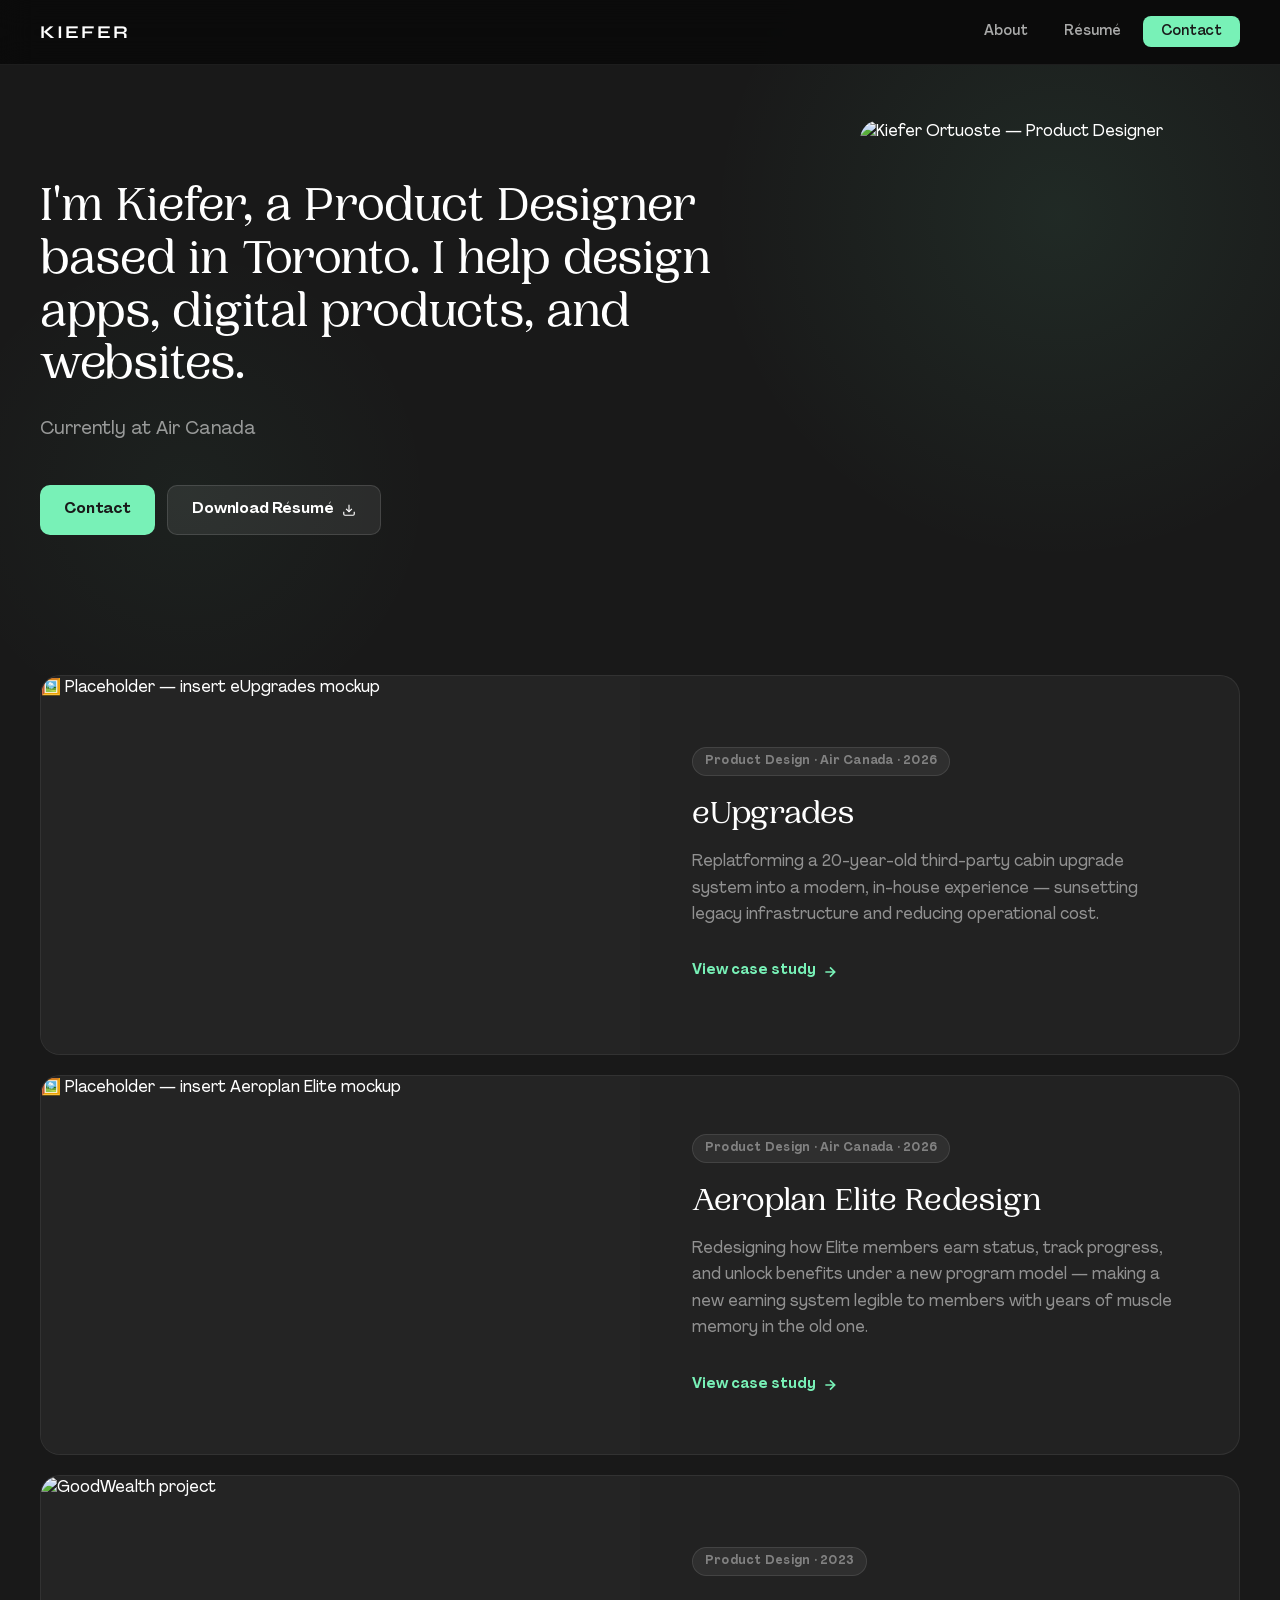
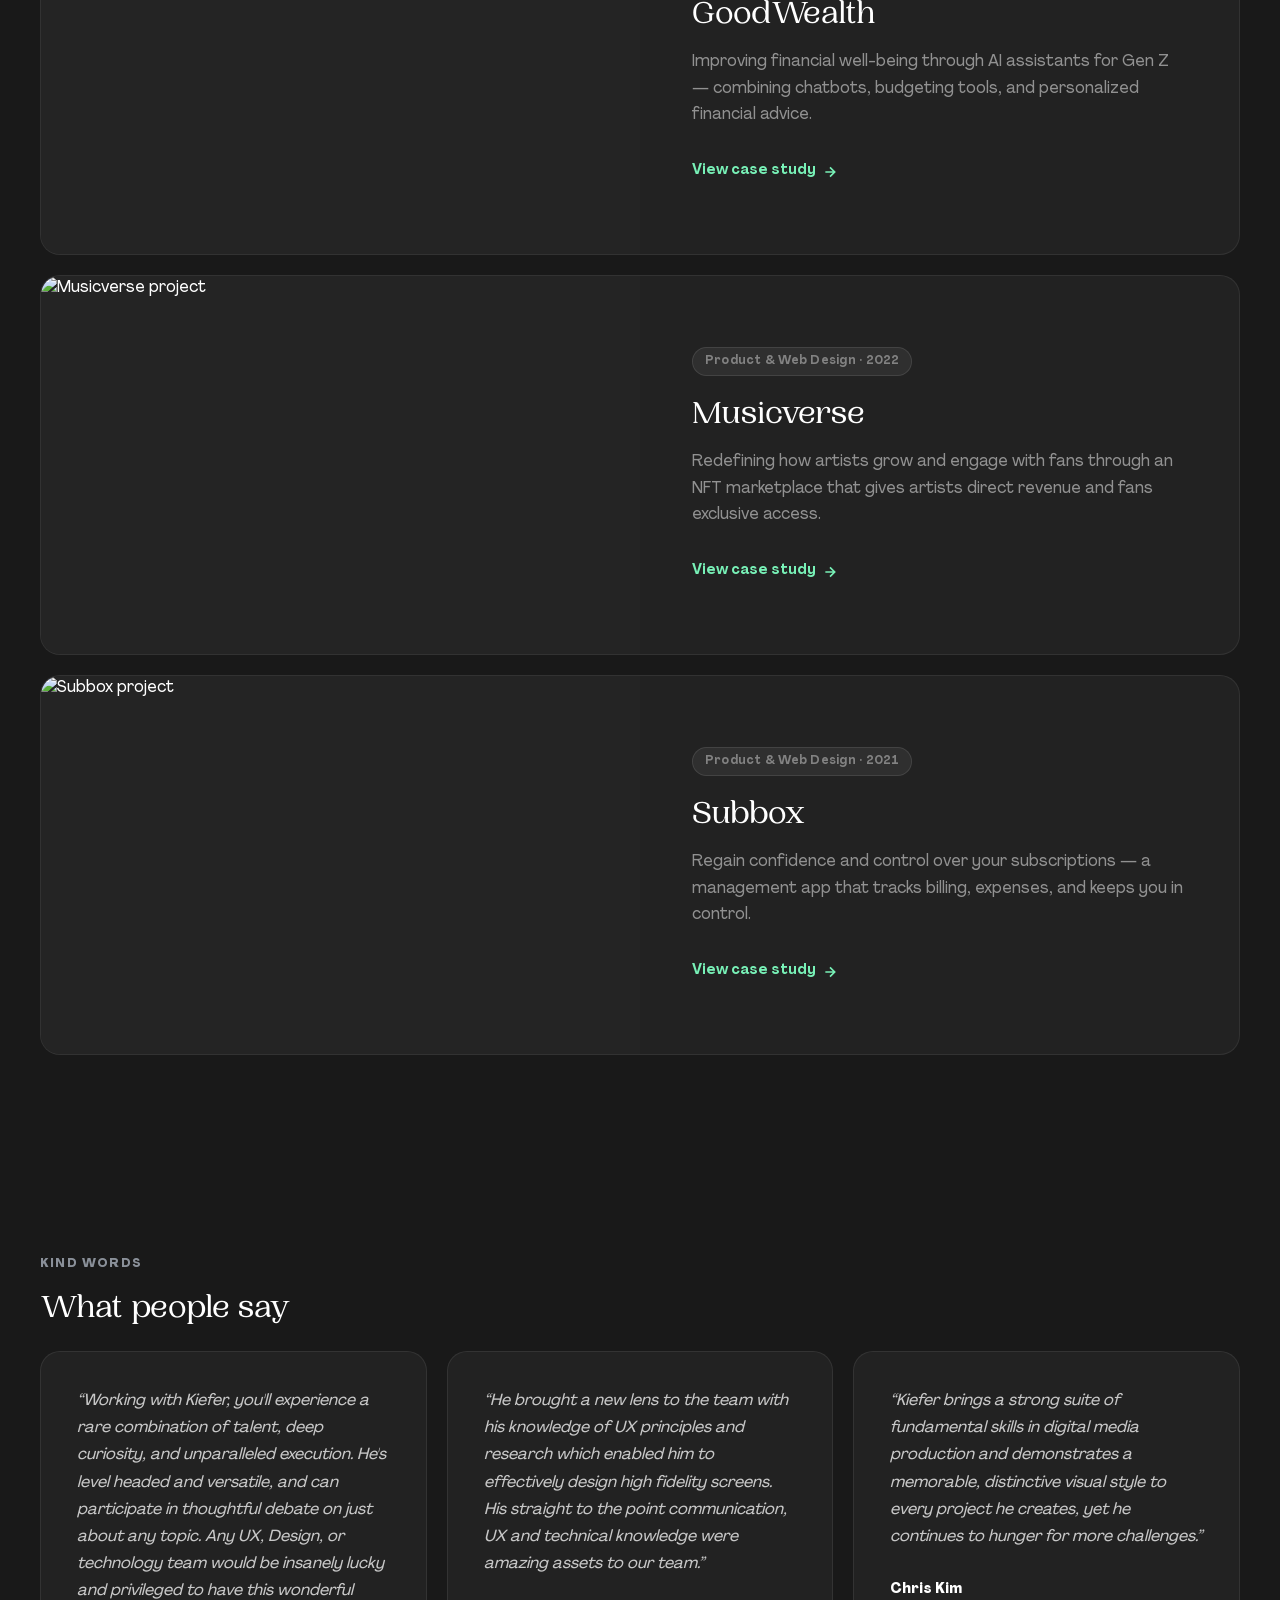
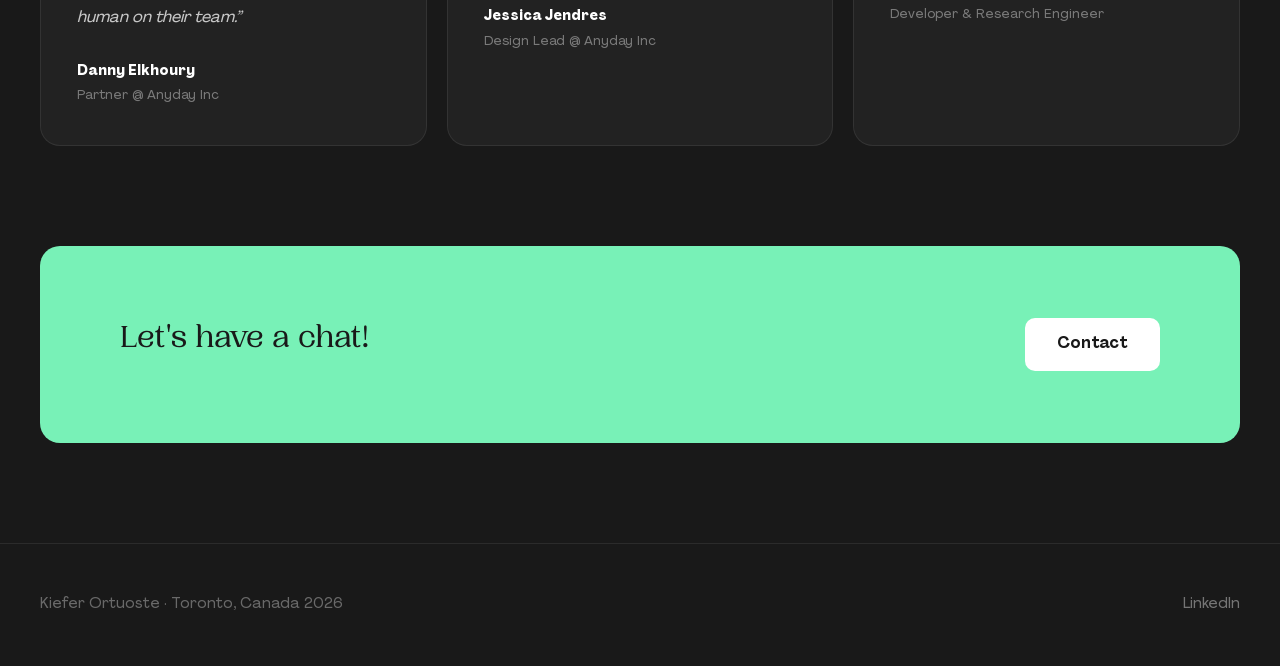
==== commit d7fbfd46: "Make résumé links download instead of opening in a new tab Adds the download attribute to every Résu" ====
--- a/index.html
+++ b/index.html
@@ -18,7 +18,7 @@
     </a>
     <ul class="nav-links">
       <li><a href="about.html">About</a></li>
-      <li><a href="assets/Kiefer_Ortuoste_Resume.pdf" target="_blank">Résumé</a></li>
+      <li><a href="assets/Kiefer_Ortuoste_Resume.pdf" target="_blank" download>Résumé</a></li>
       <li><a href="mailto:kv.ortuoste@gmail.com" class="nav-cta">Contact</a></li>
     </ul>
   </div>
@@ -26,7 +26,7 @@
 
 <nav class="bottom-nav">
   <a href="about.html">About</a>
-  <a href="assets/Kiefer_Ortuoste_Resume.pdf" target="_blank">Résumé</a>
+  <a href="assets/Kiefer_Ortuoste_Resume.pdf" target="_blank" download>Résumé</a>
   <a href="mailto:kv.ortuoste@gmail.com">Contact</a>
 </nav>
 
@@ -40,9 +40,9 @@
         <a href="mailto:kv.ortuoste@gmail.com" class="btn btn-accent">
           Contact
         </a>
-        <a href="assets/Kiefer_Ortuoste_Resume.pdf" target="_blank" class="btn btn-secondary">
-          View Résumé
-          <svg width="14" height="14" viewBox="0 0 24 24" fill="none" stroke="currentColor" stroke-width="2"><path d="M18 13v6a2 2 0 01-2 2H5a2 2 0 01-2-2V8a2 2 0 012-2h6"/><polyline points="15 3 21 3 21 9"/><line x1="10" y1="14" x2="21" y2="3"/></svg>
+        <a href="assets/Kiefer_Ortuoste_Resume.pdf" download class="btn btn-secondary">
+          Download Résumé
+          <svg width="14" height="14" viewBox="0 0 24 24" fill="none" stroke="currentColor" stroke-width="2"><path d="M21 15v4a2 2 0 01-2 2H5a2 2 0 01-2-2v-4"/><polyline points="7 10 12 15 17 10"/><line x1="12" y1="3" x2="12" y2="15"/></svg>
         </a>
       </div>
     </div>
--- a/styles.css
+++ b/styles.css
@@ -553,7 +553,7 @@
 /* ── ABOUT PAGE ── */
 .about-hero {
   background: var(--off-black);
-  padding: 140px 32px 80px;
+  padding: 140px 32px 40px;
   min-height: auto;
 }
 
@@ -561,8 +561,8 @@
   max-width: 1200px;
   margin: 0 auto;
   display: grid;
-  grid-template-columns: 1fr 440px;
-  gap: 80px;
+  grid-template-columns: 1fr 1fr;
+  gap: 64px;
   align-items: start;
 }
 
@@ -674,8 +674,75 @@
 .value-card h4 { font-size: var(--text-h4); font-weight: var(--weight-bold); color: var(--white); margin-bottom: 8px; }
 .value-card p { font-size: var(--text-body-sm); color: var(--mid); line-height: 1.6; }
 
+.recognitions-plain {
+  margin-top: 8px;
+}
+
+.recognitions-plain h4 {
+  font-size: 12px;
+  font-weight: 700;
+  color: var(--white);
+  letter-spacing: 0.08em;
+  text-transform: uppercase;
+  margin-bottom: 12px;
+}
+
+.recognitions-plain p {
+  font-size: var(--text-body-sm);
+  color: rgba(255,255,255,0.5);
+  line-height: 1.7;
+  margin-bottom: 4px;
+}
+
+/* ── VALUES ACCORDION ── */
+.values-layout {
+  display: grid;
+  grid-template-columns: 1fr 1fr;
+  gap: 64px;
+  align-items: start;
+}
+
+.values-accordion .section-label { margin-bottom: 8px; }
+
+.accordion-item {
+  border-bottom: 1px solid var(--border);
+}
+
+.accordion-item:first-of-type { border-top: 1px solid var(--border); }
+
+.accordion-trigger {
+  display: flex;
+  align-items: center;
+  justify-content: space-between;
+  gap: 16px;
+  padding: 24px 0;
+  font-family: var(--font-heading);
+  font-size: var(--text-h4);
+  color: var(--white);
+  cursor: pointer;
+  list-style: none;
+}
+
+.accordion-trigger::-webkit-details-marker { display: none; }
+.accordion-trigger::marker { content: ""; }
+
+.accordion-chevron {
+  flex-shrink: 0;
+  color: var(--mid);
+  transition: transform var(--transition);
+}
+
+.accordion-item[open] .accordion-trigger .accordion-chevron { transform: rotate(180deg); color: var(--accent); }
+
+.accordion-panel p {
+  font-size: var(--text-body-sm);
+  color: var(--mid);
+  line-height: 1.7;
+  padding-bottom: 24px;
+}
+
 /* ── PHOTO GALLERY ── */
-.gallery-section { background: #191919; padding: 80px 32px; }
+.gallery-section { background: #191919; padding: 40px 32px 40px; }
 
 .photo-grid {
   display: grid;
@@ -977,6 +1044,8 @@
   .testimonials-grid { grid-template-columns: 1fr; }
   .about-hero-inner { grid-template-columns: 1fr; }
   .about-content .section-inner { grid-template-columns: 1fr; }
+  .values-layout { grid-template-columns: 1fr; gap: 32px; }
+  .values-layout .about-photo { order: -1; }
   .project-body { grid-template-columns: 1fr; }
   .project-toc { display: none; }
   .cta-strip-inner { flex-direction: column; text-align: center; padding: 48px 32px; }
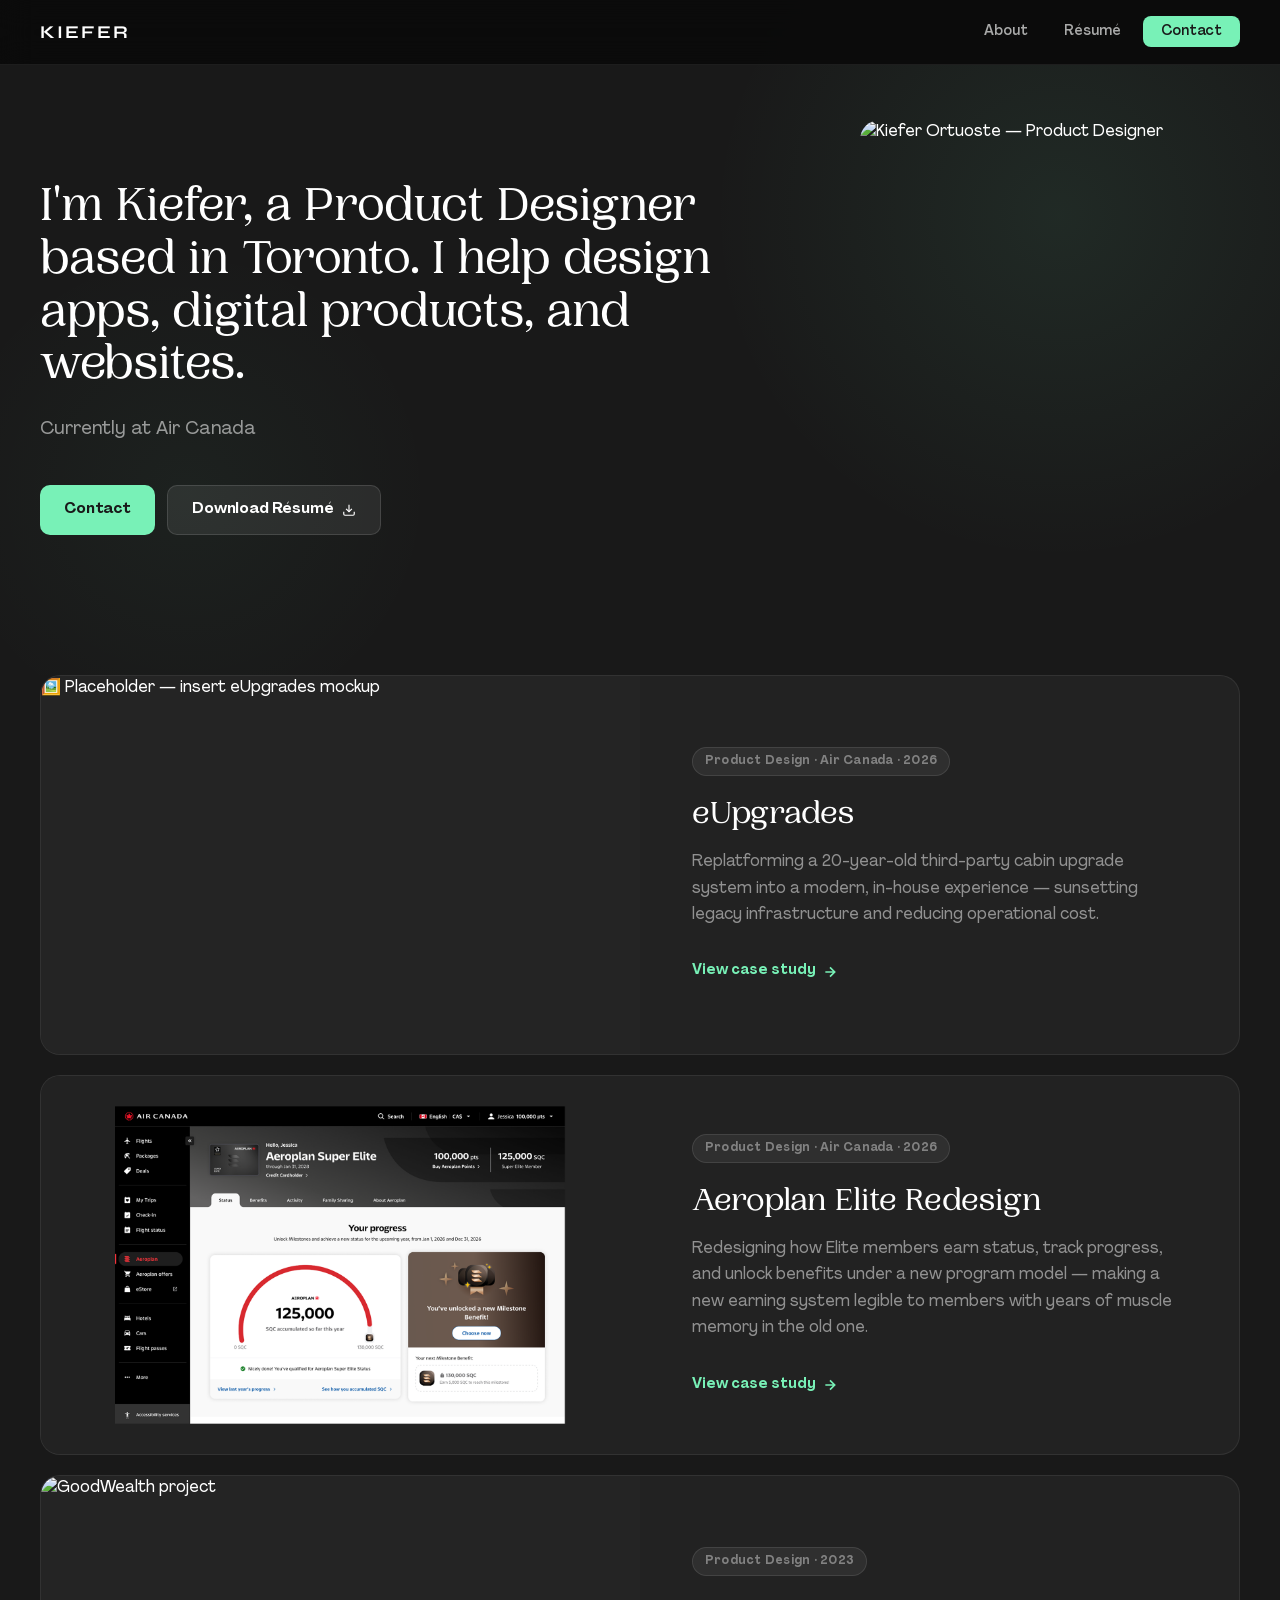
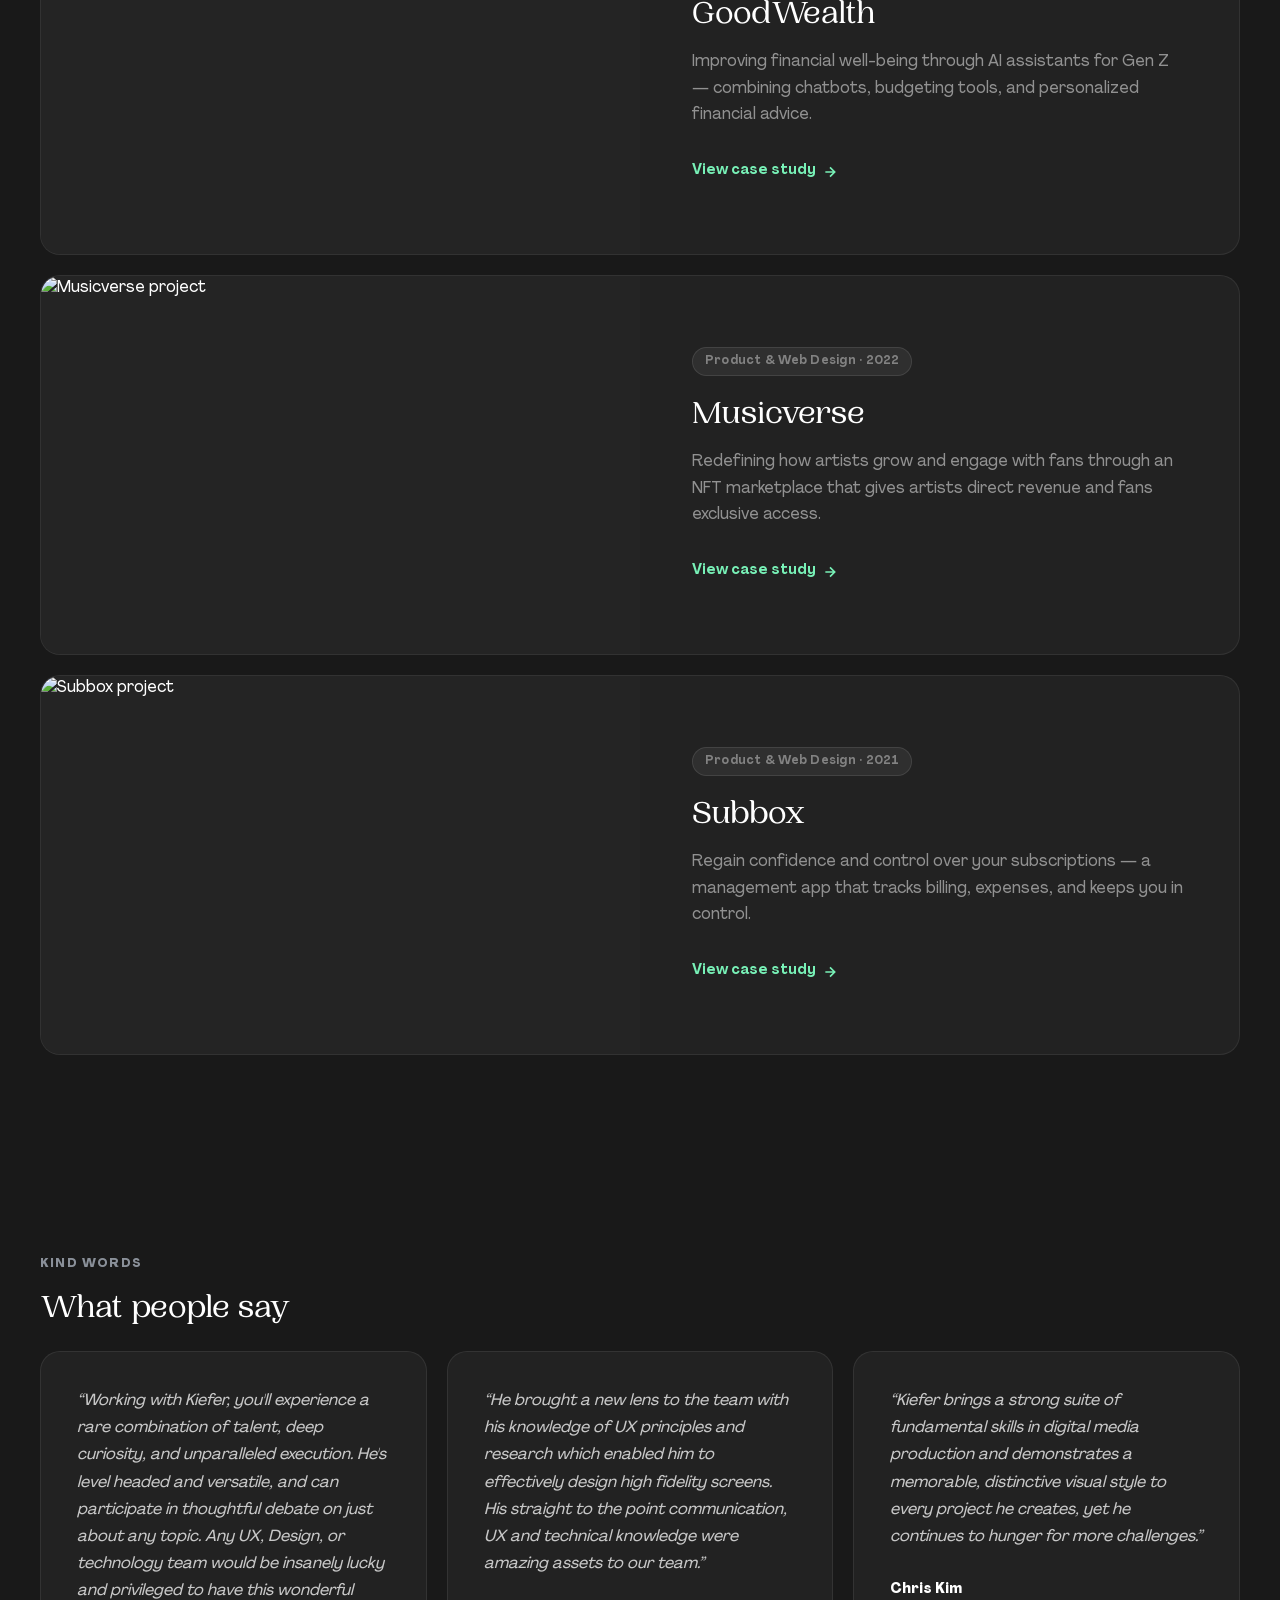
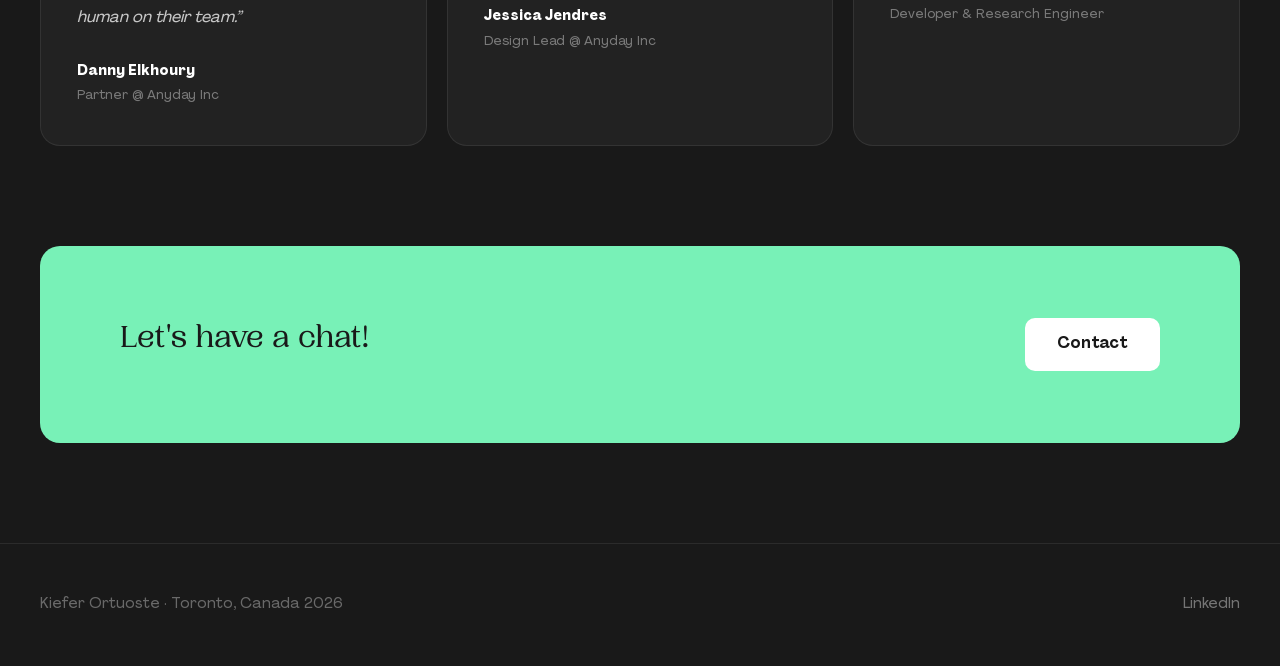
==== commit c60a0bd7: "Use case study hero image for Aeroplan Elite home page card Replace placeholder in the Aeroplan Elit" ====
--- a/index.html
+++ b/index.html
@@ -79,10 +79,7 @@
 
       <a href="projects/aeroplan-elite.html" class="project-card">
         <div class="project-image">
-          <div class="img-placeholder" style="width:100%;height:100%;">
-            <span class="img-placeholder-icon">🖼️</span>
-            Placeholder — insert Aeroplan Elite mockup
-          </div>
+          <img src="assets/aeroplan-elite/img-1.png" alt="Aeroplan Elite dashboard showing SQC progress and milestone benefits">
         </div>
         <div class="project-info">
           <span class="project-tag">Product Design · Air Canada · 2026</span>
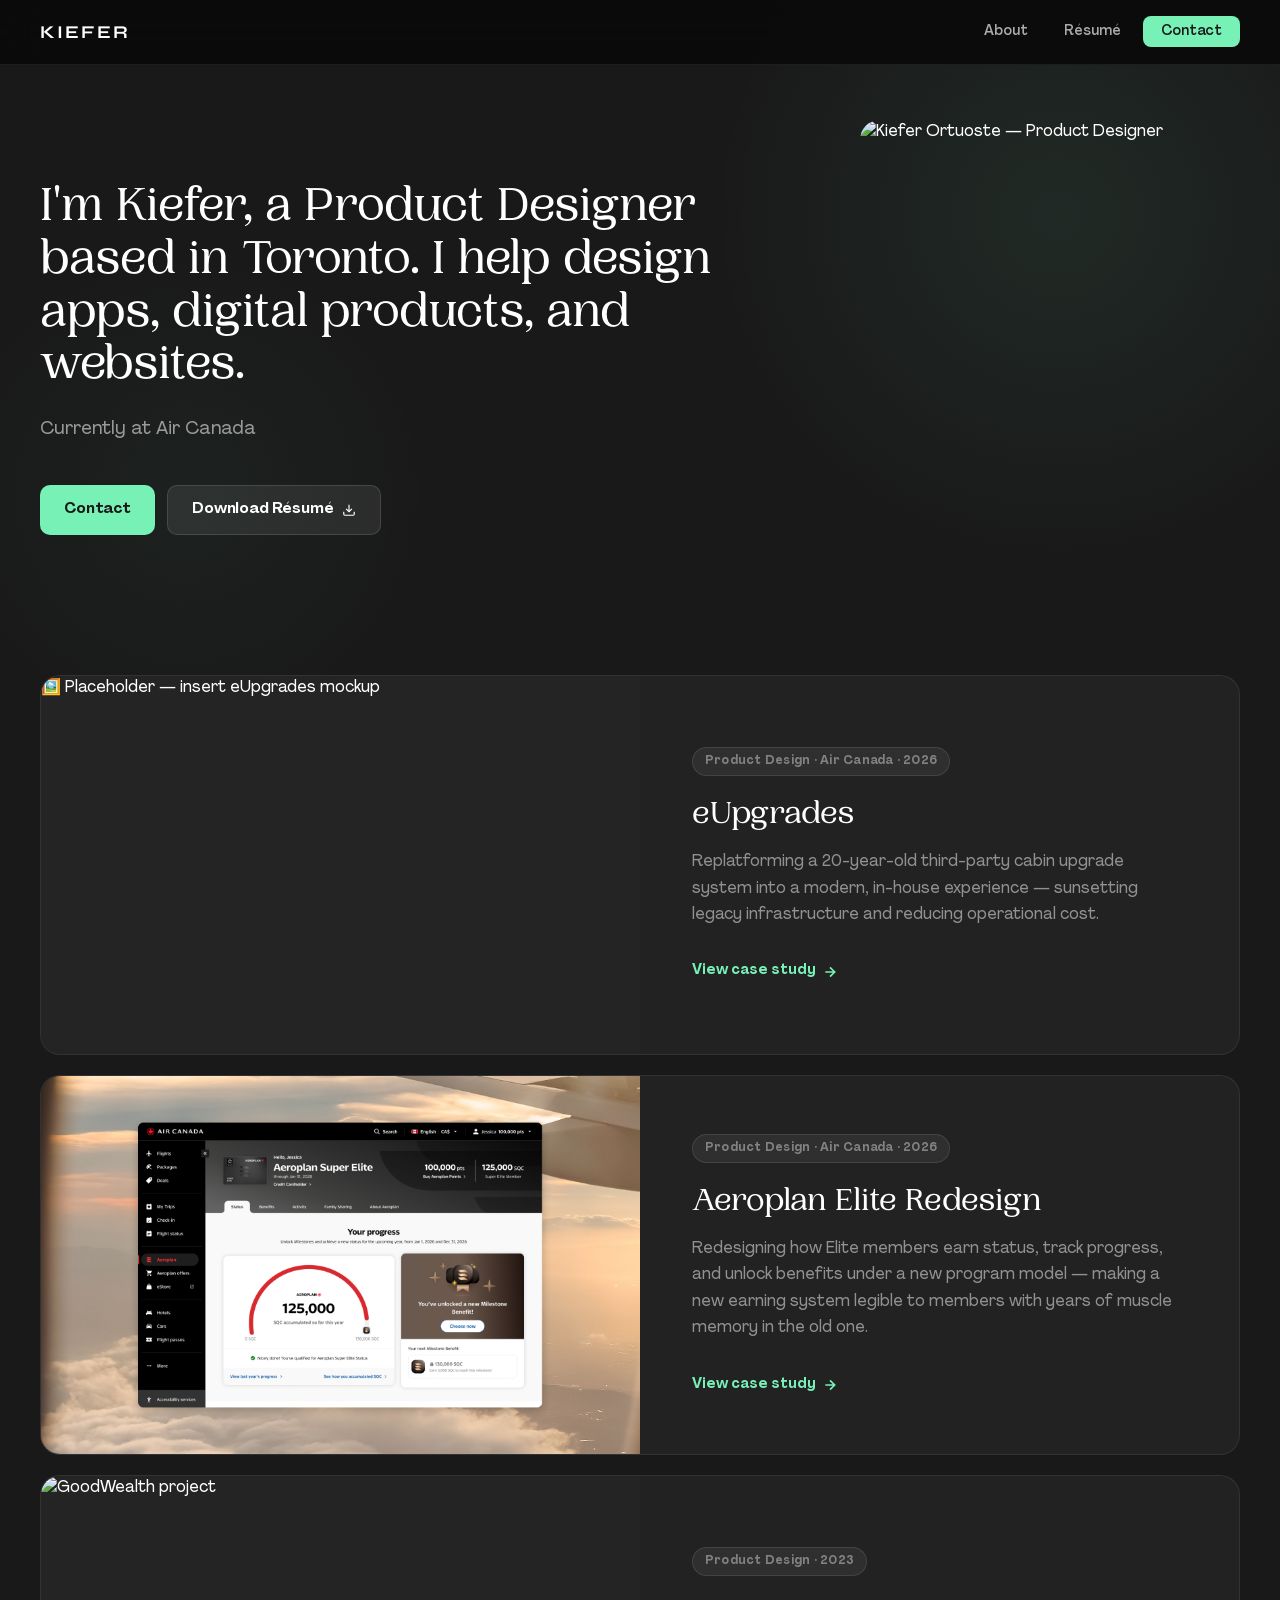
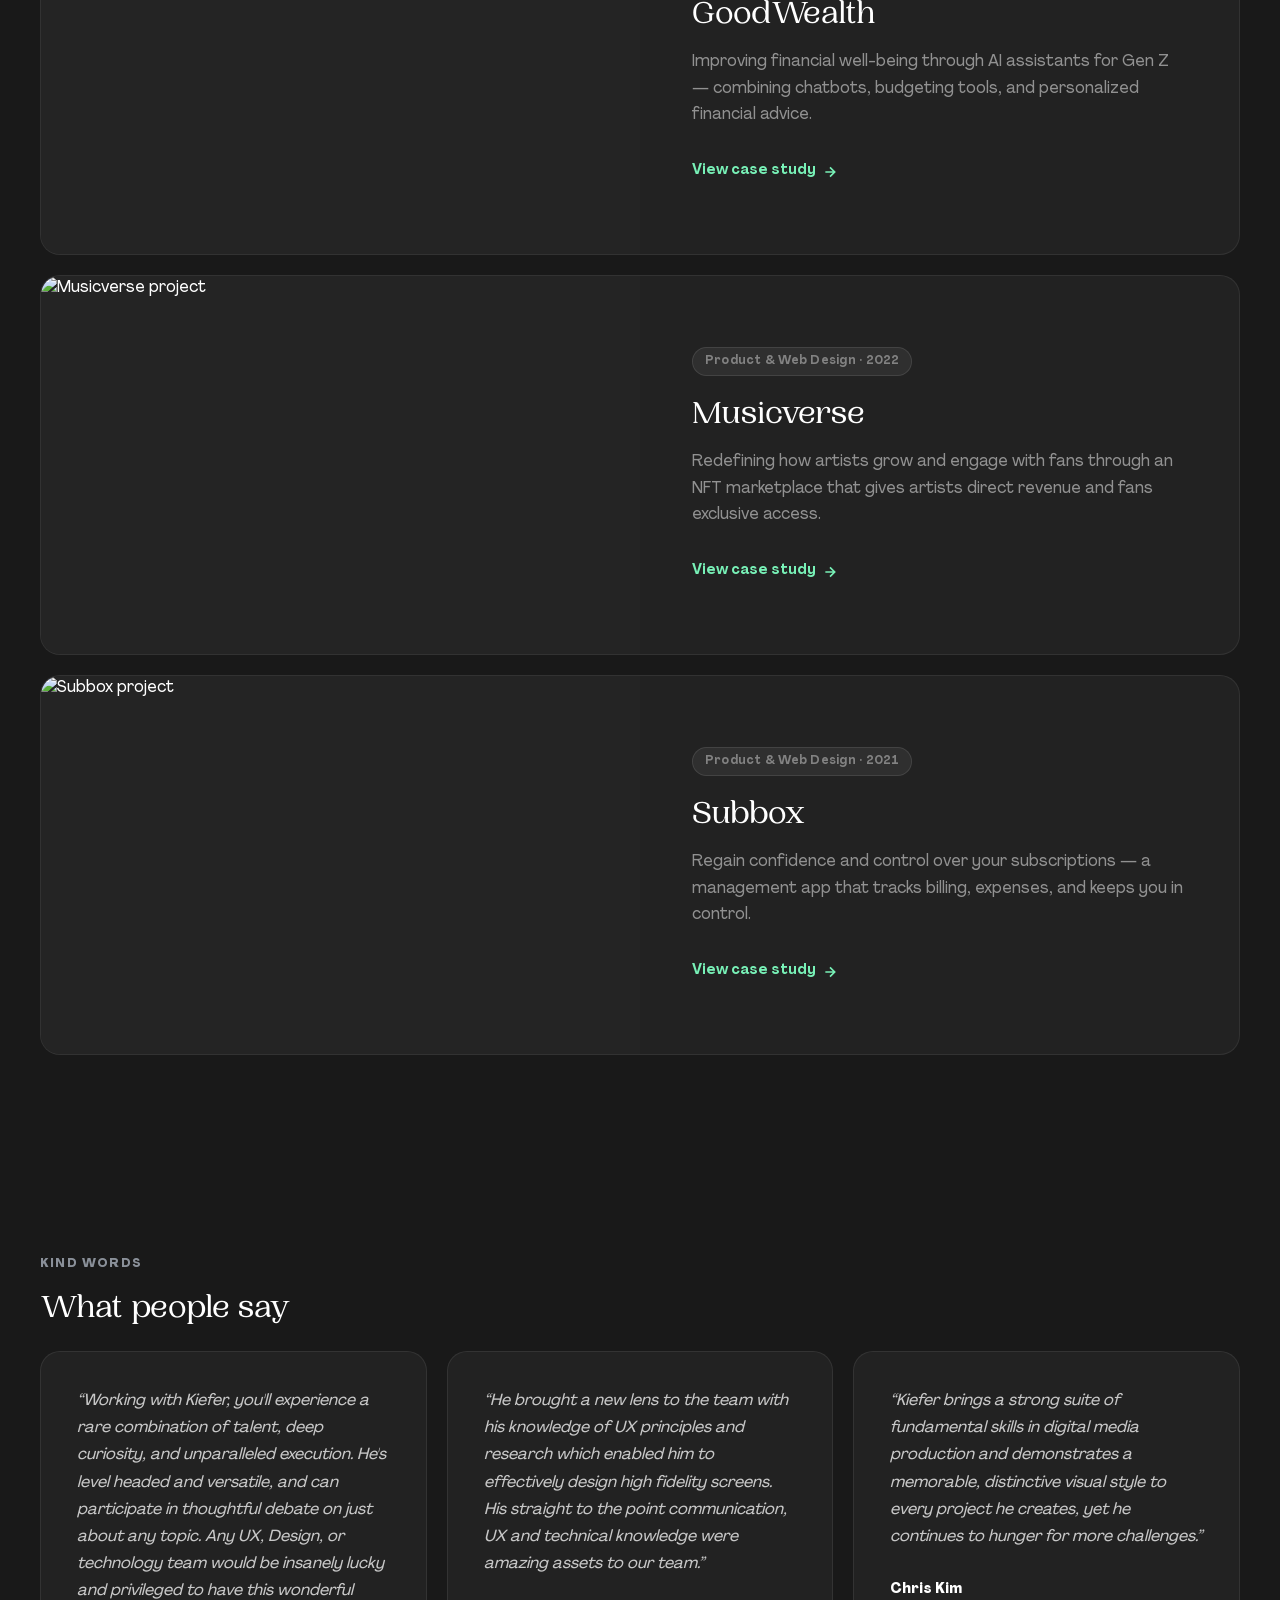
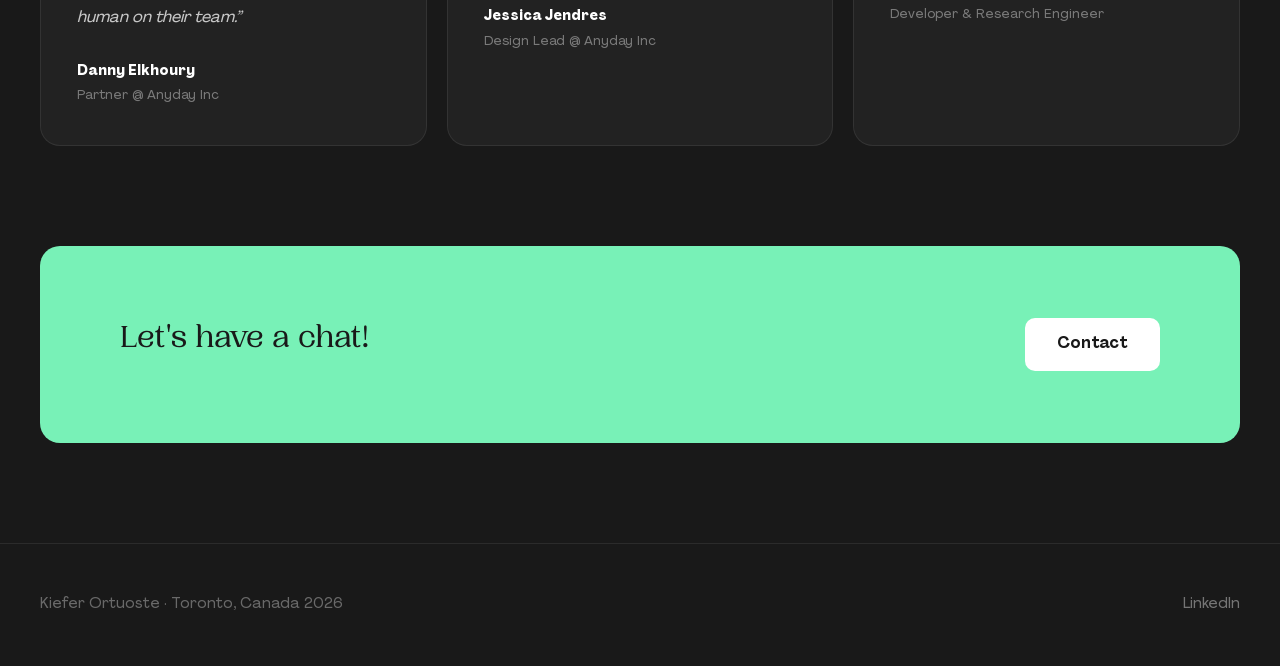
==== commit 129875b0: "Swap Aeroplan Elite hero/card image to new img-8 Use assets/aeroplan-elite/img-8.png (browser mockup" ====
--- a/index.html
+++ b/index.html
@@ -79,7 +79,7 @@
 
       <a href="projects/aeroplan-elite.html" class="project-card">
         <div class="project-image">
-          <img src="assets/aeroplan-elite/img-1.png" alt="Aeroplan Elite dashboard showing SQC progress and milestone benefits">
+          <img src="assets/aeroplan-elite/img-8.png" alt="Aeroplan Elite dashboard showing SQC progress and milestone benefits">
         </div>
         <div class="project-info">
           <span class="project-tag">Product Design · Air Canada · 2026</span>
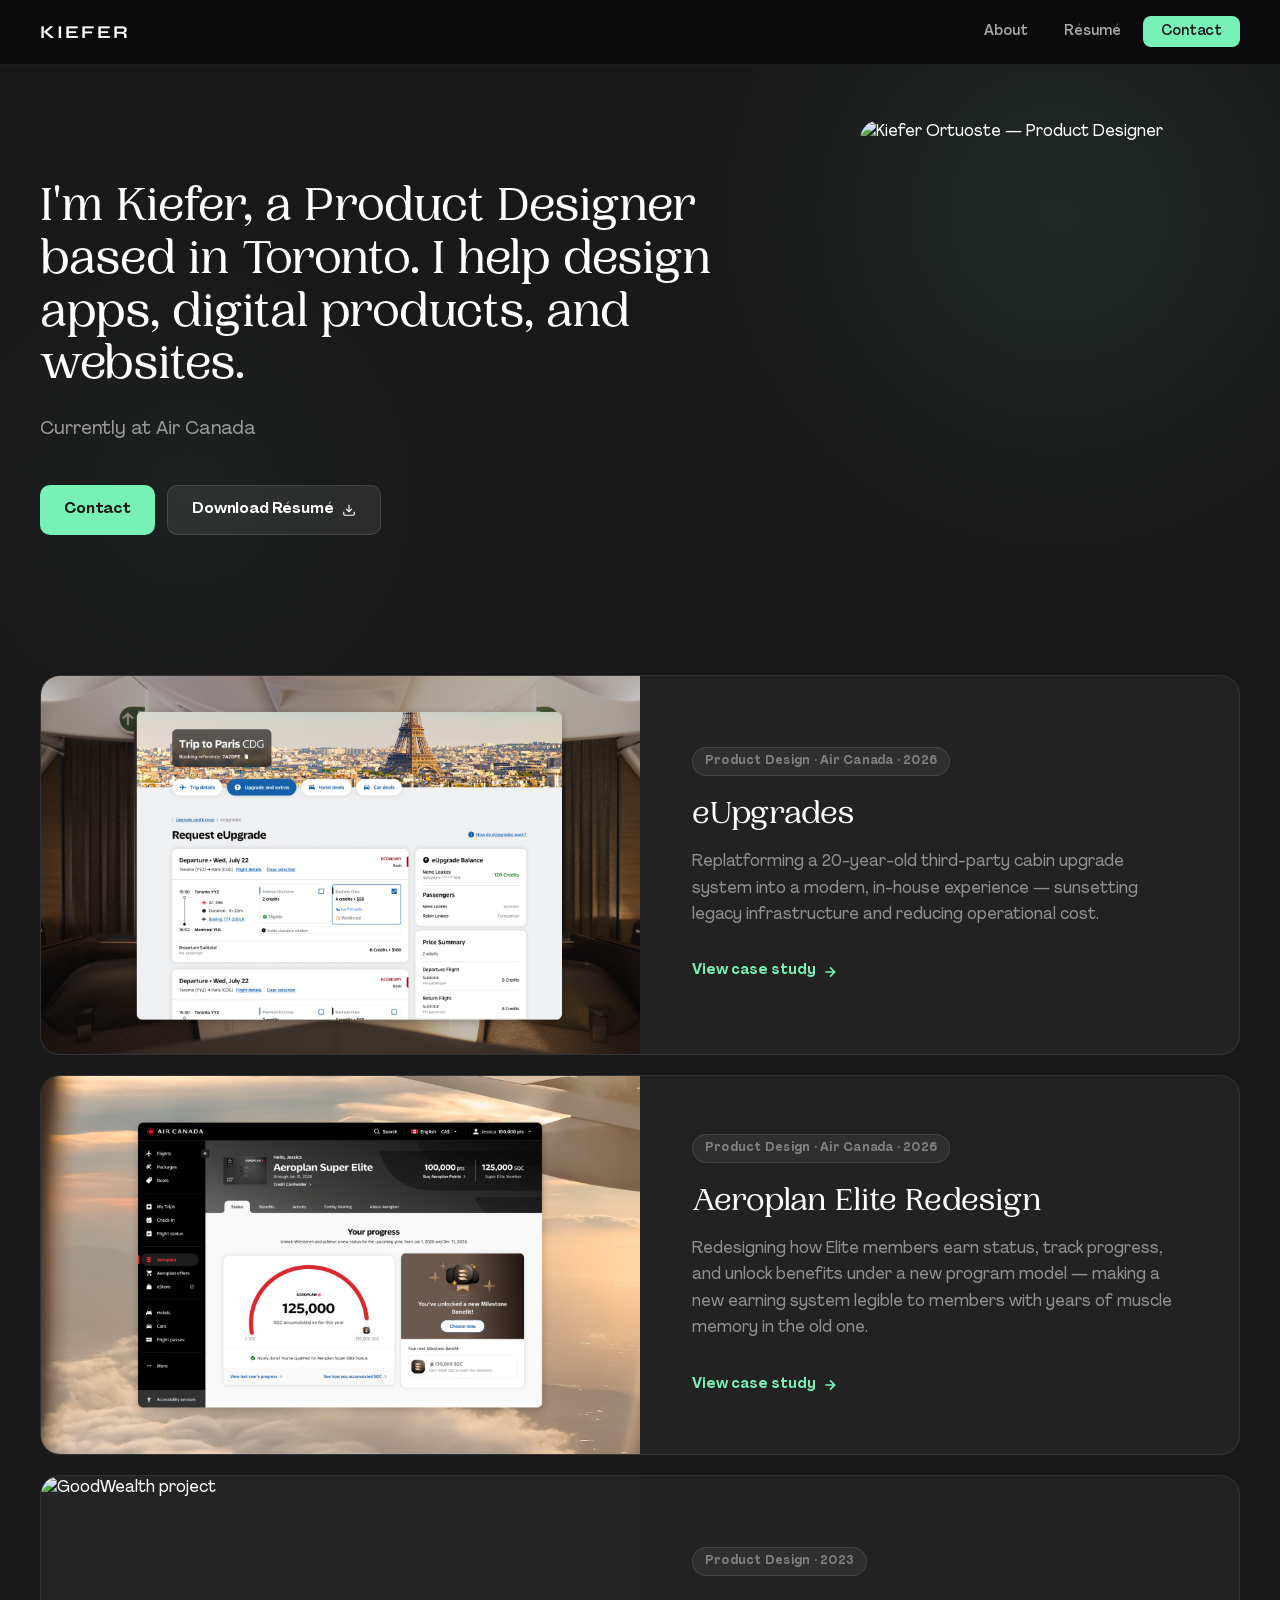
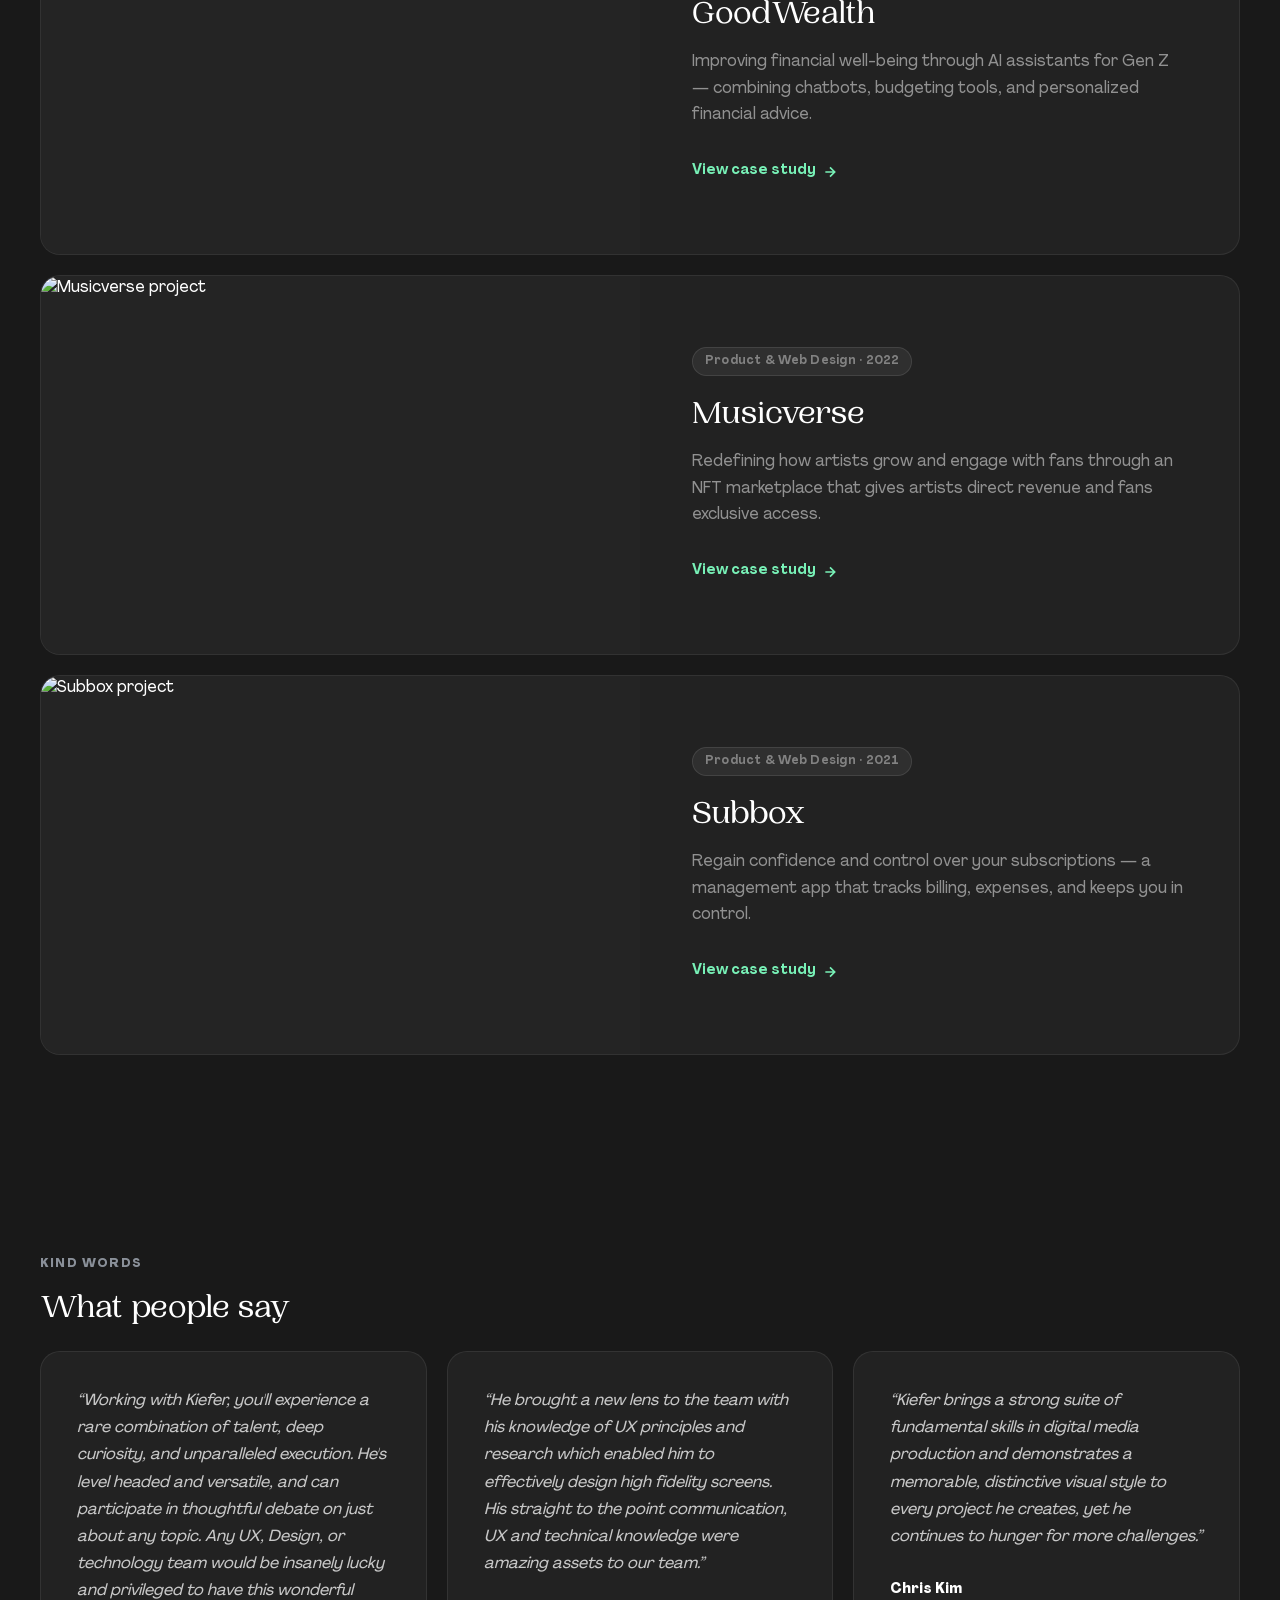
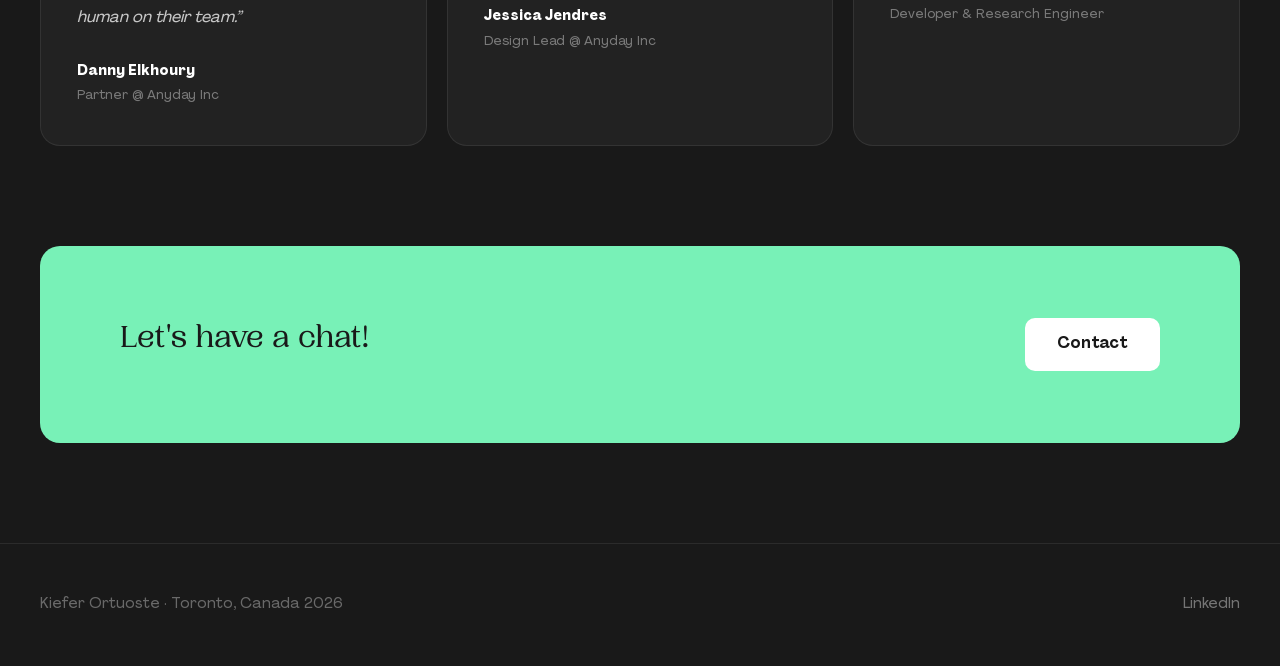
==== commit 46c85447: "Add real screenshots to eUpgrades case study - Move 5 provided images into assets/eupgrades/img-1.pn" ====
--- a/index.html
+++ b/index.html
@@ -70,10 +70,7 @@
           </span>
         </div>
         <div class="project-image">
-          <div class="img-placeholder" style="width:100%;height:100%;">
-            <span class="img-placeholder-icon">🖼️</span>
-            Placeholder — insert eUpgrades mockup
-          </div>
+          <img src="assets/eupgrades/img-1.png" alt="Updated eUpgrades request flow">
         </div>
       </a>
 
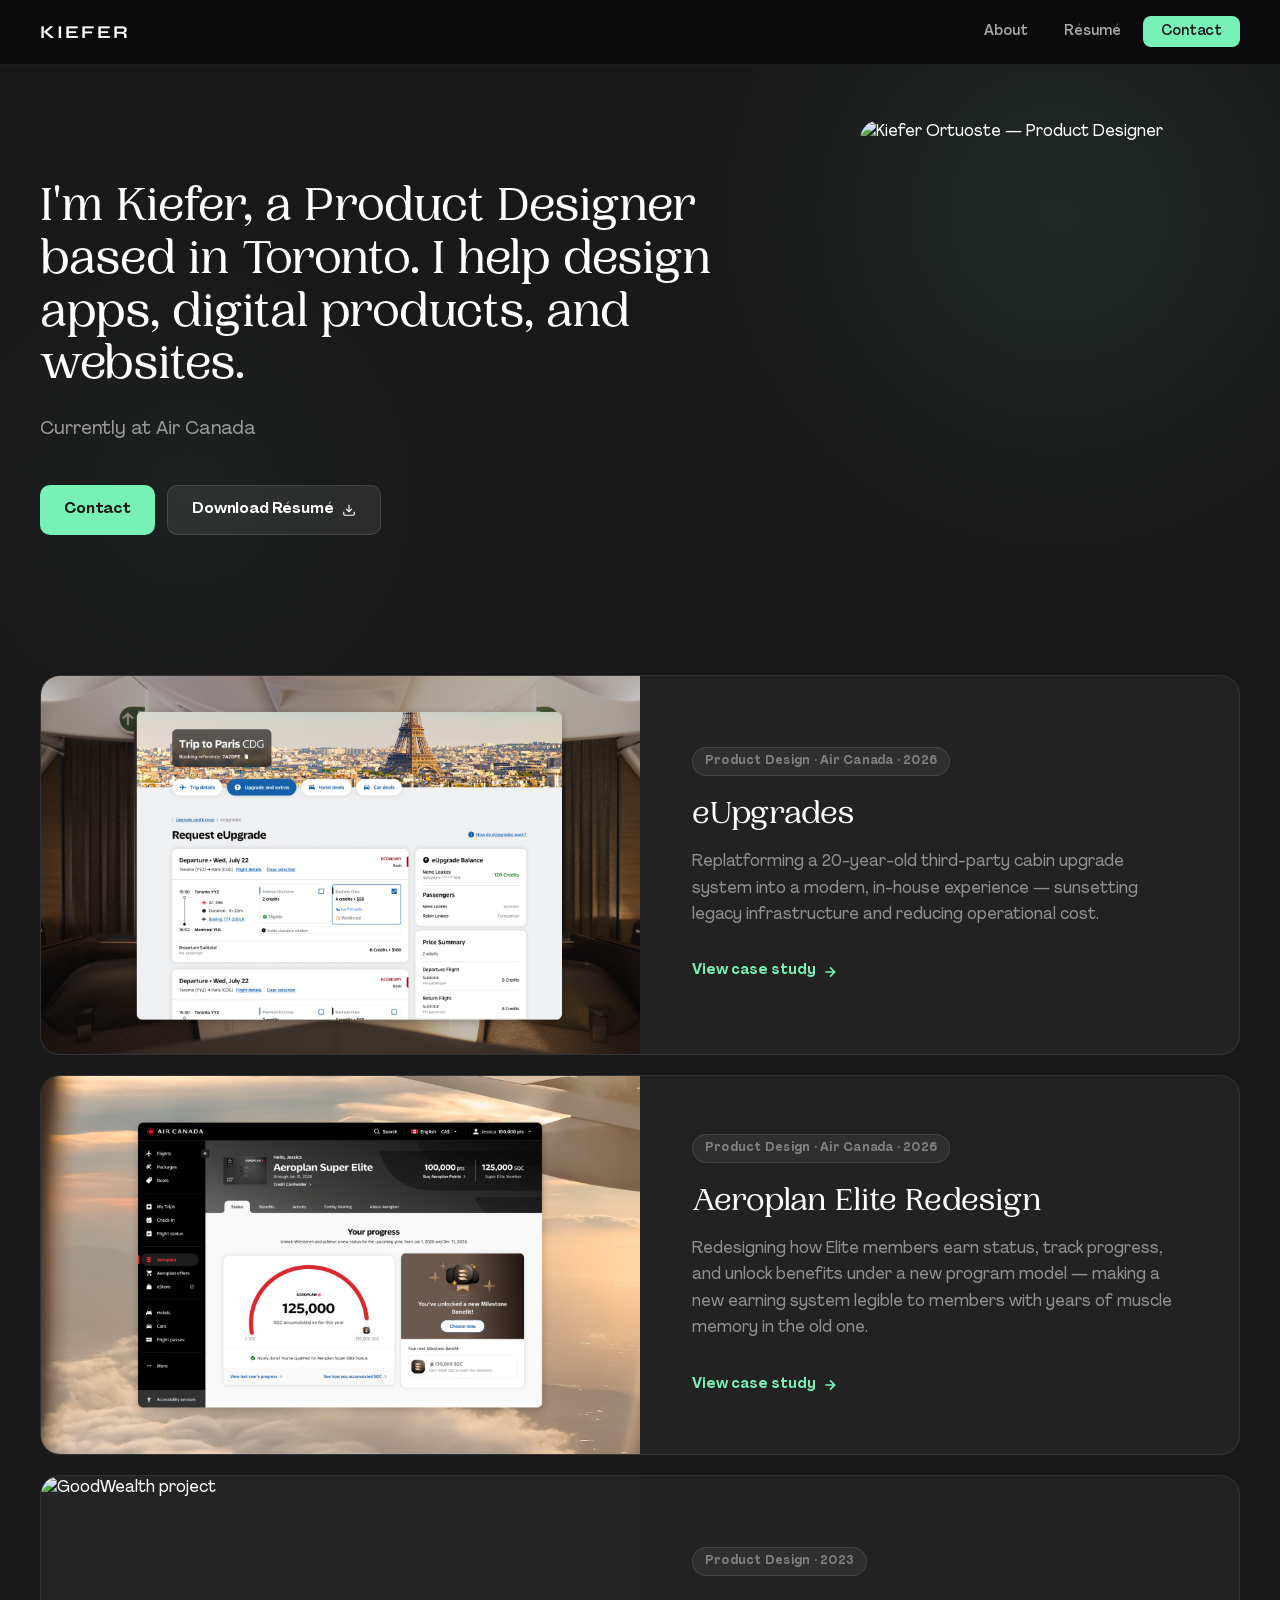
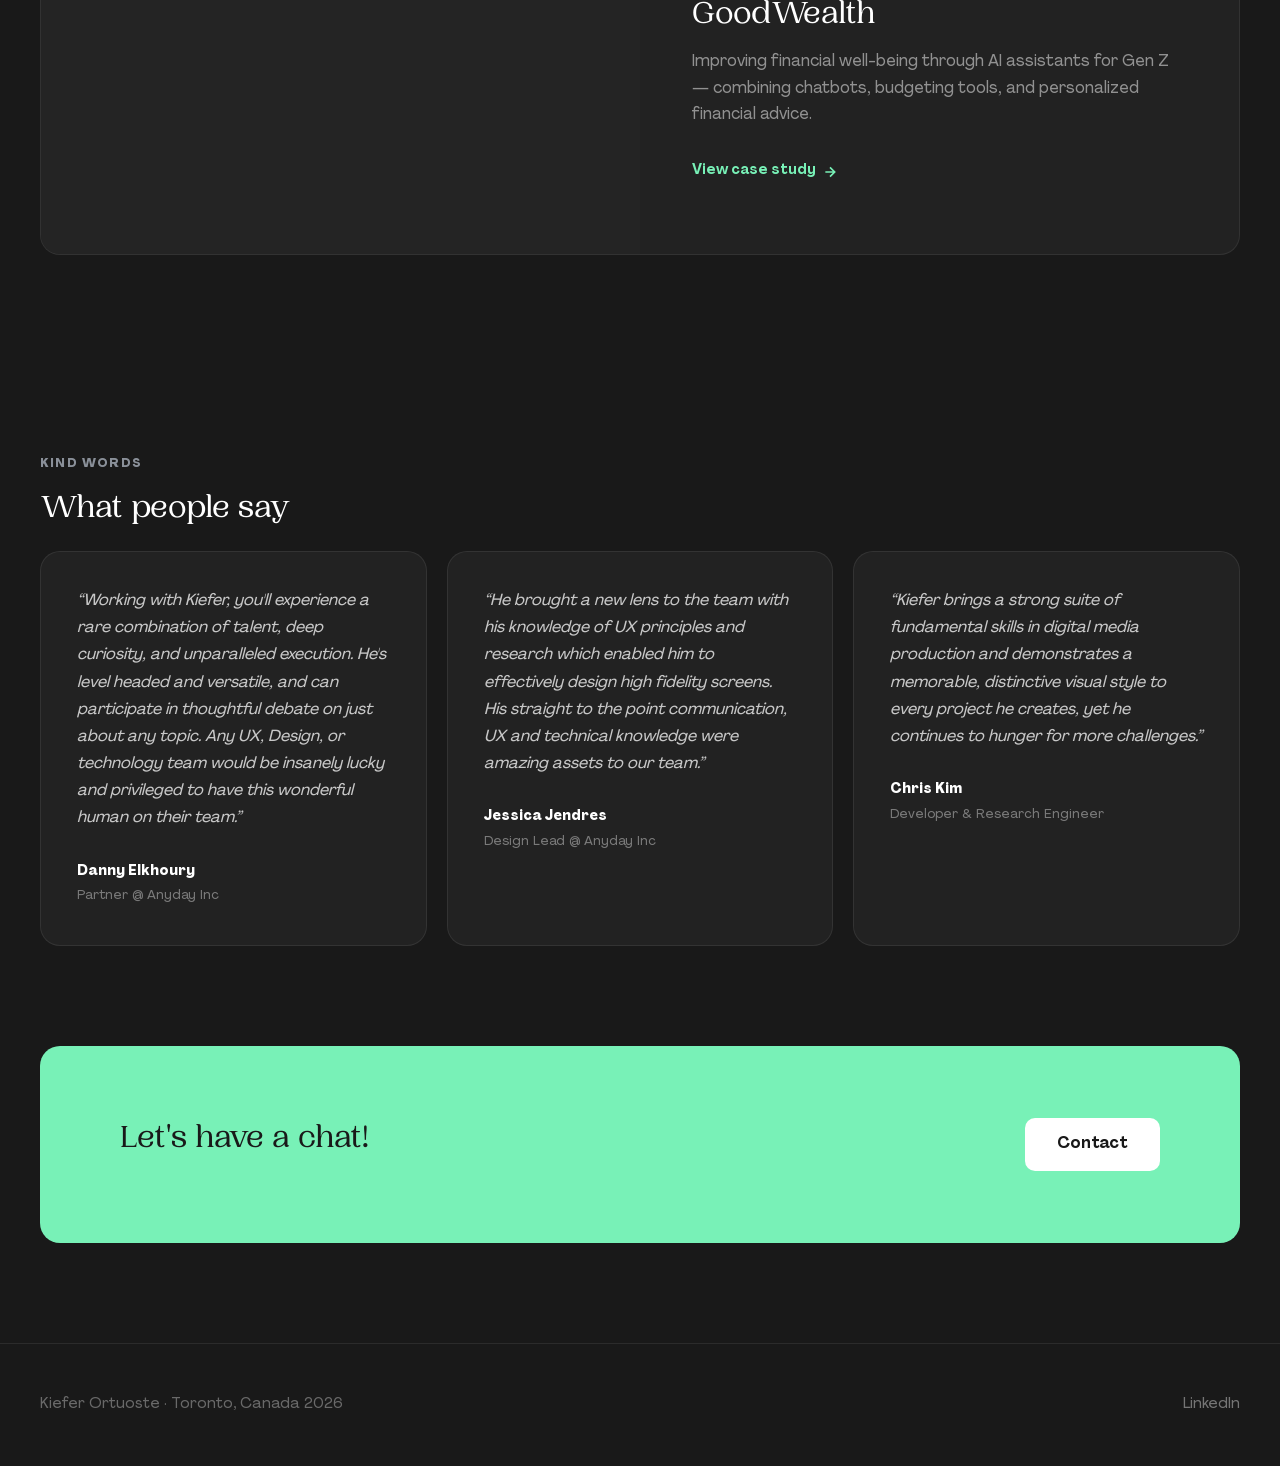
==== commit 236e130a: "Remove Musicverse/Subbox cards, update resume, bump accordion label size - Remove Musicverse and Sub" ====
--- a/index.html
+++ b/index.html
@@ -104,36 +104,6 @@
         </div>
       </a>
 
-      <a href="projects/musicverse.html" class="project-card">
-        <div class="project-info">
-          <span class="project-tag">Product & Web Design · 2022</span>
-          <h3>Musicverse</h3>
-          <p>Redefining how artists grow and engage with fans through an NFT marketplace that gives artists direct revenue and fans exclusive access.</p>
-          <span class="project-link">
-            View case study
-            <svg width="16" height="16" viewBox="0 0 24 24" fill="none" stroke="currentColor" stroke-width="2.5"><path d="M5 12h14M12 5l7 7-7 7"/></svg>
-          </span>
-        </div>
-        <div class="project-image">
-          <img src="https://cdn.prod.website-files.com/600dd981ce22ee2e8f990c9b/6529a6340cb2a8e1a61e293d_Musicverse%20Main%20Image.webp" alt="Musicverse project">
-        </div>
-      </a>
-
-      <a href="projects/subbox.html" class="project-card">
-        <div class="project-info">
-          <span class="project-tag">Product & Web Design · 2021</span>
-          <h3>Subbox</h3>
-          <p>Regain confidence and control over your subscriptions — a management app that tracks billing, expenses, and keeps you in control.</p>
-          <span class="project-link">
-            View case study
-            <svg width="16" height="16" viewBox="0 0 24 24" fill="none" stroke="currentColor" stroke-width="2.5"><path d="M5 12h14M12 5l7 7-7 7"/></svg>
-          </span>
-        </div>
-        <div class="project-image">
-          <img src="https://cdn.prod.website-files.com/600dd981ce22ee2e8f990c9b/629d0f76ab109bce1780bac8_holding-phone-subbox.webp" alt="Subbox project">
-        </div>
-      </a>
-
     </div>
   </div>
 </section>
--- a/styles.css
+++ b/styles.css
@@ -717,7 +717,7 @@
   gap: 16px;
   padding: 24px 0;
   font-family: var(--font-heading);
-  font-size: var(--text-h4);
+  font-size: var(--text-h3);
   color: var(--white);
   cursor: pointer;
   list-style: none;
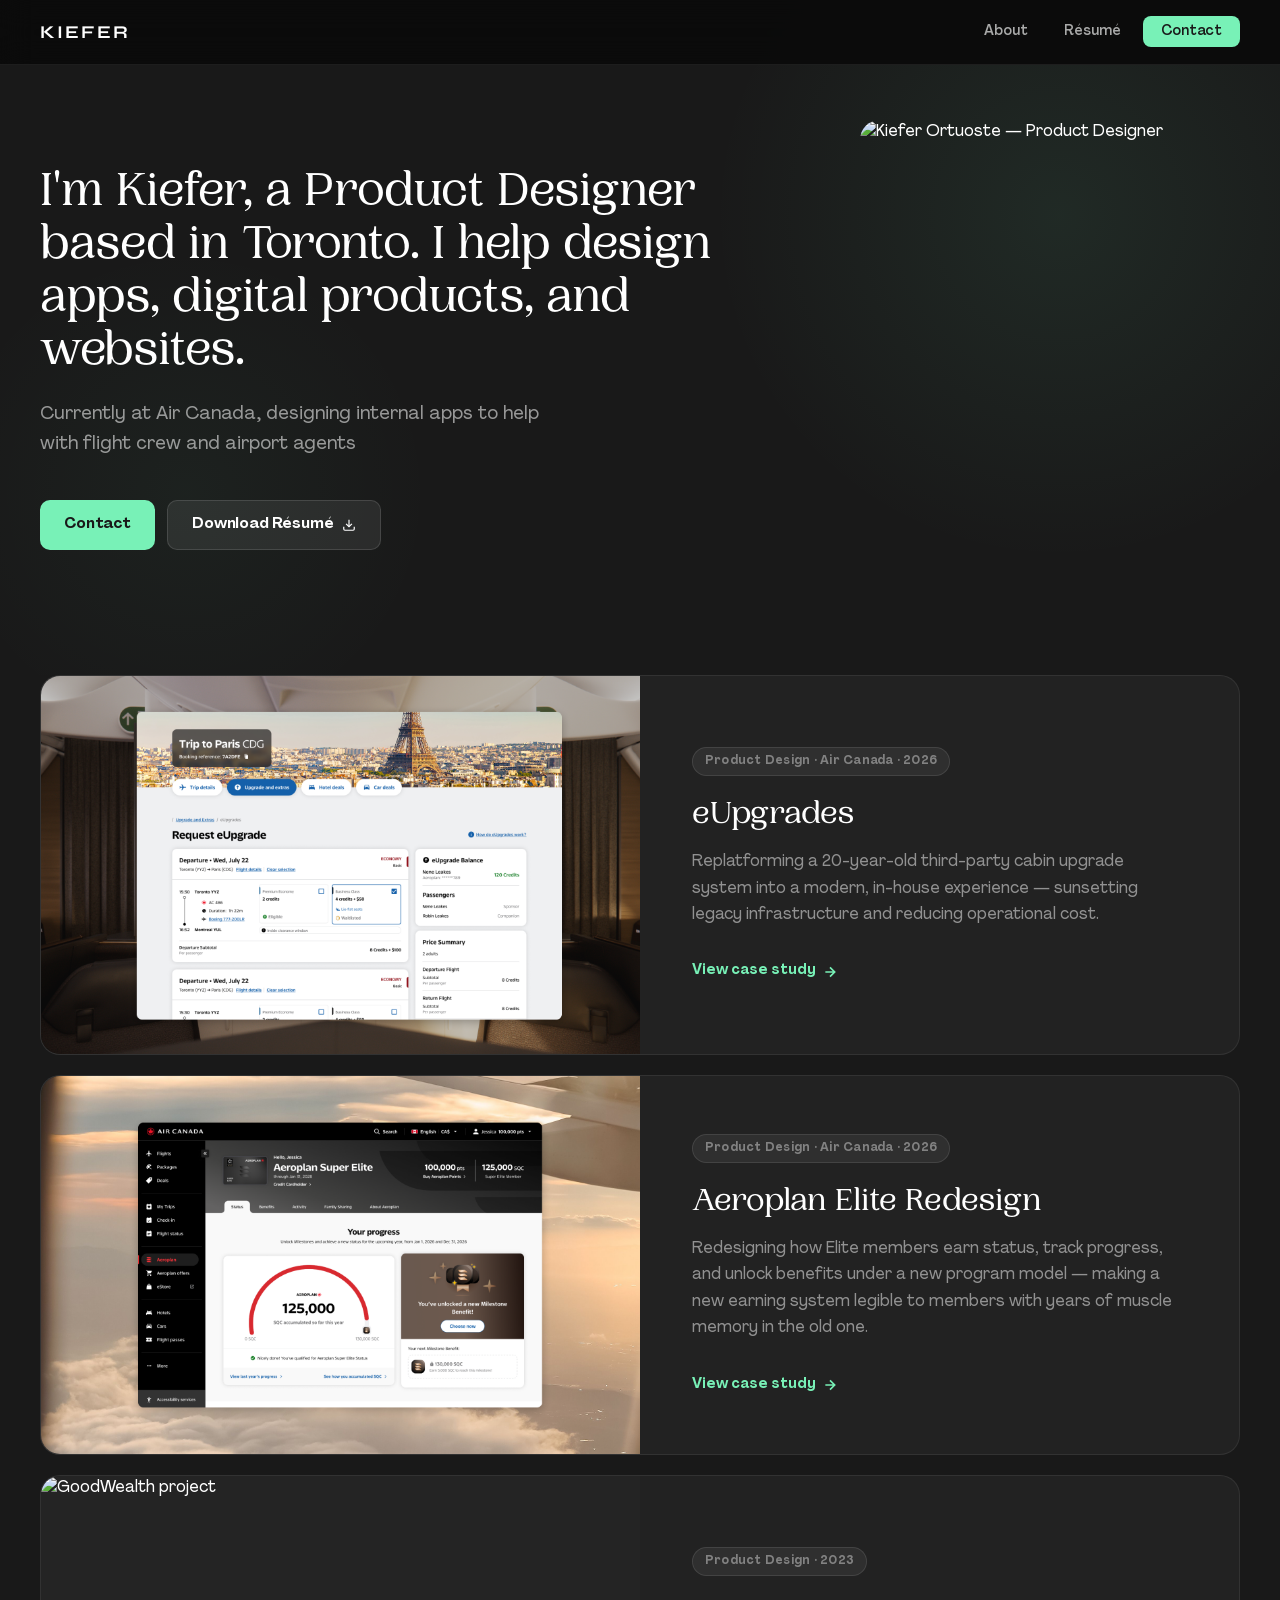
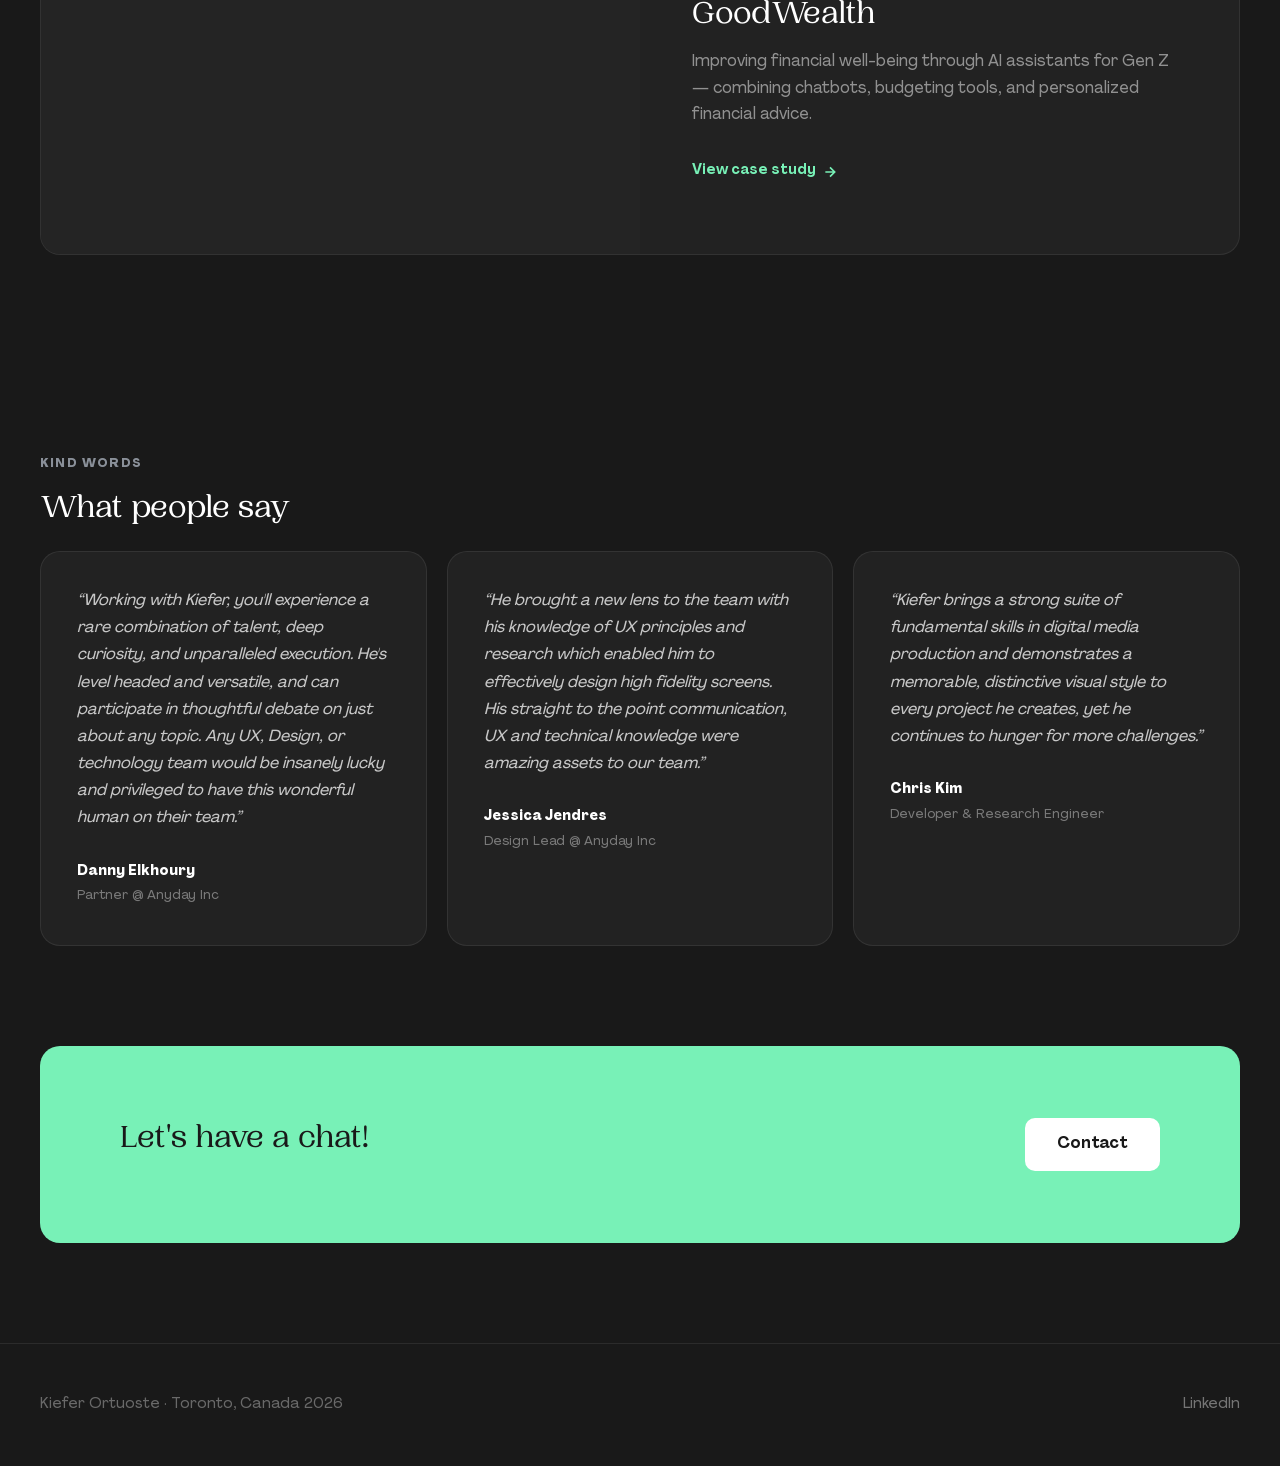
==== commit e969311c: "Expand hero subcopy with current role detail Co-Authored-By: Claude Sonnet 4.6 <noreply@anthropic.co" ====
--- a/index.html
+++ b/index.html
@@ -35,7 +35,7 @@
   <div class="hero-inner">
     <div class="hero-text">
       <h1>I'm Kiefer, a Product Designer based in Toronto. I help design apps, digital products, and websites.</h1>
-      <p class="hero-sub">Currently at Air Canada</p>
+      <p class="hero-sub">Currently at Air Canada, designing internal apps to help with flight crew and airport agents</p>
       <div class="hero-actions">
         <a href="mailto:kv.ortuoste@gmail.com" class="btn btn-accent">
           Contact
